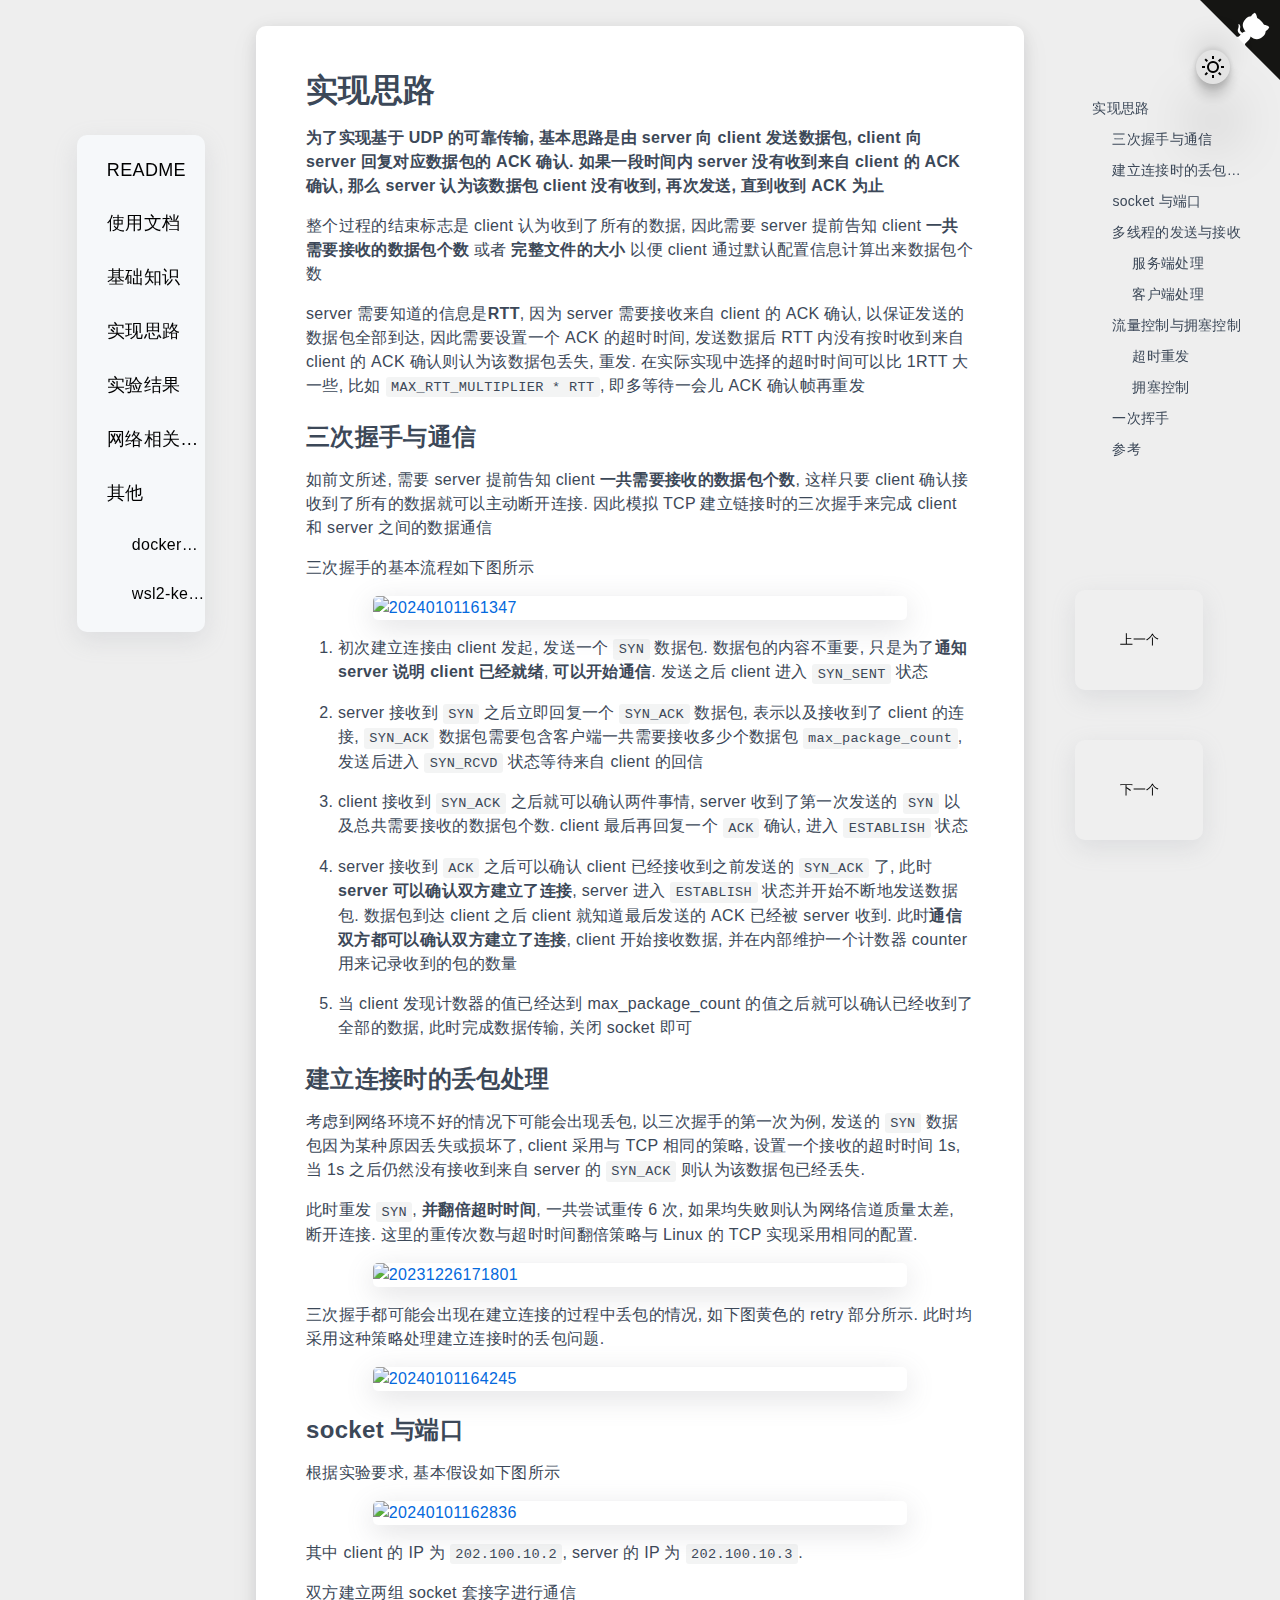
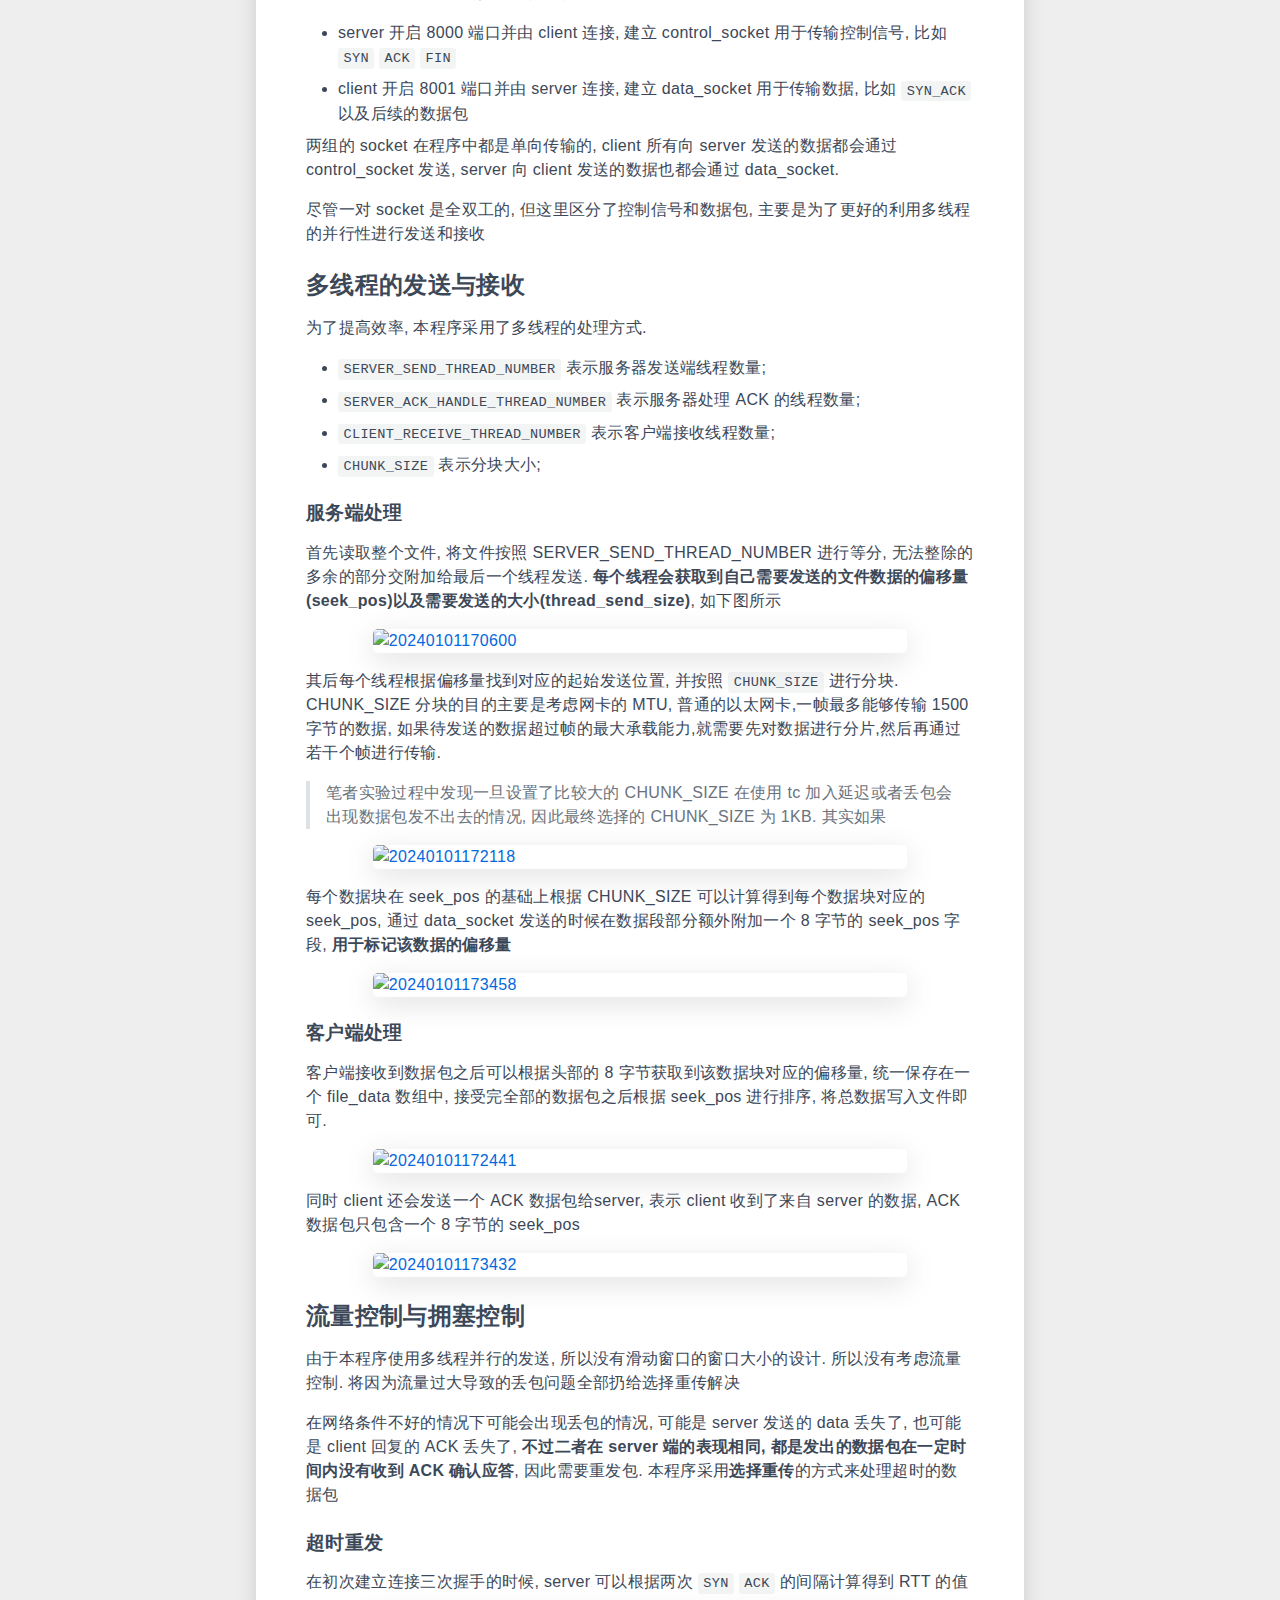
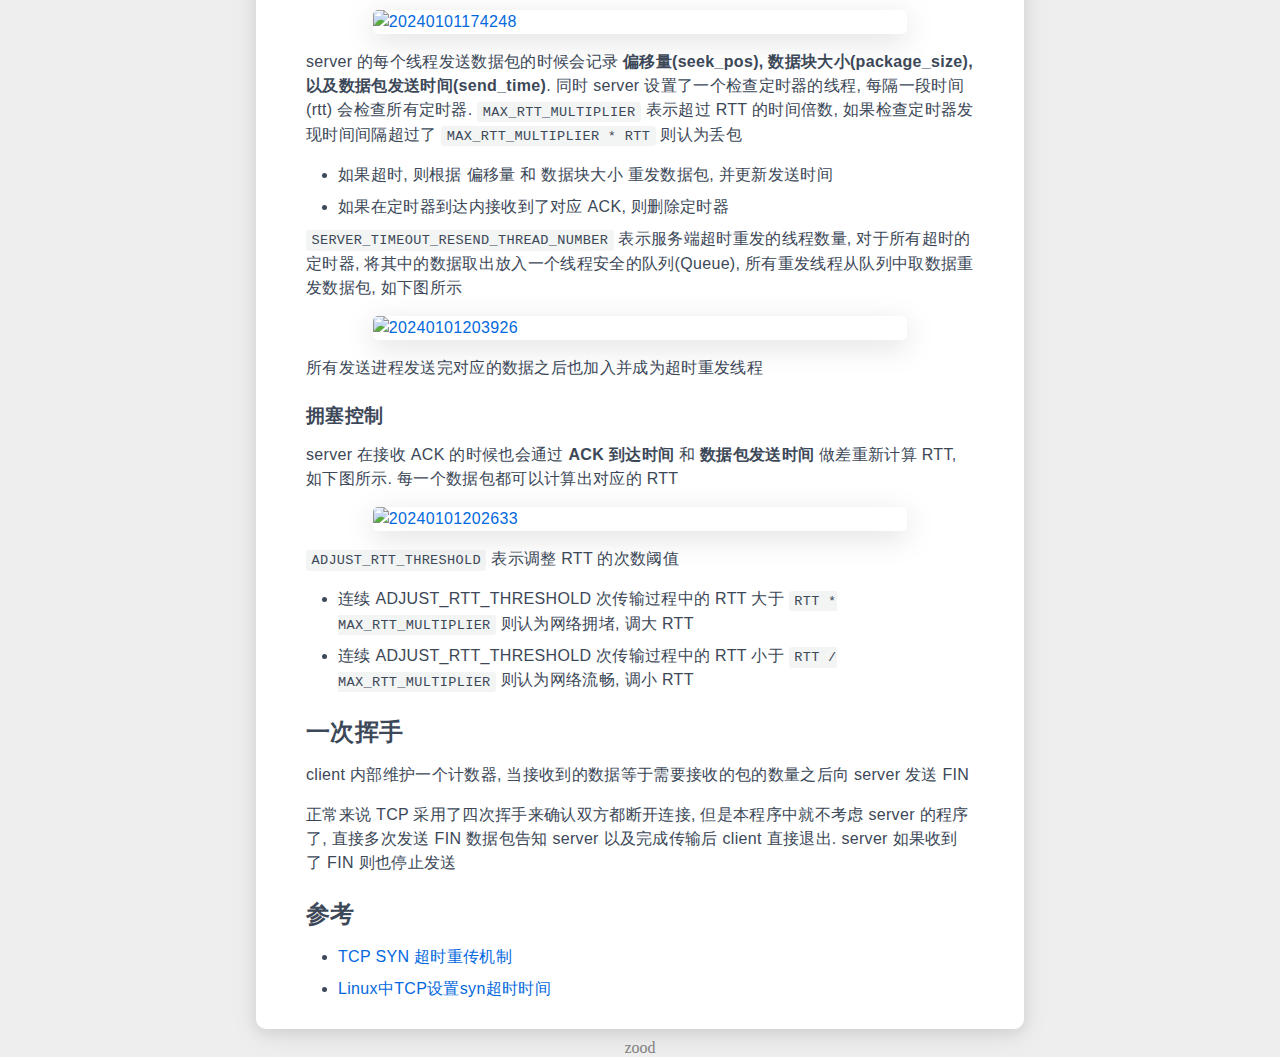
==== docs/articles/md-docs/实现思路/index.html @ e64011a5 "[docs] : experiment doc and upload release" ====
<!DOCTYPE html>
<html lang="en">

<head>
    <meta charset="UTF-8">
    <meta http-equiv="Content-Type" content="text/html; charset=utf-8" />
    <meta name="viewport" content="width=device-width, initial-scale=1.0">
    <title>
        Document
    </title>
    <link rel='stylesheet' href=../../../css/index.css />
    <link rel='stylesheet' href=../../../css/shell.css /><link rel='stylesheet' href=../../../css/txt.css />
    <link rel="icon" href="https://raw.githubusercontent.com/learner-lu/picbed/master/logo.png">
</head>

<body class="light">
    <a href="https://github.com/luzhixing12345/netlab" target="_blank" class="github-corner" aria-label="View source on GitHub"><svg width="80" height="80" viewBox="0 0 250 250" style="fill:#151513; color:#fff; position: absolute; top: 0; border: 0; right: 0;" aria-hidden="true"><path d="M0,0 L115,115 L130,115 L142,142 L250,250 L250,0 Z"></path><path d="M128.3,109.0 C113.8,99.7 119.0,89.6 119.0,89.6 C122.0,82.7 120.5,78.6 120.5,78.6 C119.2,72.0 123.4,76.3 123.4,76.3 C127.3,80.9 125.5,87.3 125.5,87.3 C122.9,97.6 130.6,101.9 134.4,103.2" fill="currentColor" style="transform-origin: 130px 106px;" class="octo-arm"></path><path d="M115.0,115.0 C114.9,115.1 118.7,116.5 119.8,115.4 L133.7,101.6 C136.9,99.2 139.9,98.4 142.2,98.6 C133.8,88.0 127.5,74.4 143.8,58.0 C148.5,53.4 154.0,51.2 159.7,51.0 C160.3,49.4 163.2,43.6 171.4,40.1 C171.4,40.1 176.1,42.5 178.8,56.2 C183.1,58.6 187.2,61.8 190.9,65.4 C194.5,69.0 197.7,73.2 200.1,77.6 C213.8,80.2 216.3,84.9 216.3,84.9 C212.7,93.1 206.9,96.0 205.4,96.6 C205.1,102.4 203.0,107.8 198.3,112.5 C181.9,128.9 168.3,122.5 157.7,114.1 C157.9,116.9 156.7,120.9 152.7,124.9 L141.0,136.5 C139.8,137.7 141.6,141.9 141.8,141.8 Z" fill="currentColor" class="octo-body"></path></svg></a><style>.github-corner:hover .octo-arm{animation:octocat-wave 560ms ease-in-out}@keyframes octocat-wave{0%,100%{transform:rotate(0)}20%,60%{transform:rotate(-25deg)}40%,80%{transform:rotate(10deg)}}@media (max-width:500px){.github-corner:hover .octo-arm{animation:none}.github-corner .octo-arm{animation:octocat-wave 560ms ease-in-out}}</style>
    <div class="header-navigator"><ul><li><a href="#h1-0">实现思路</a><ul><li><a href="#h2-1">三次握手与通信</a></li></ul><ul><li><a href="#h2-2">建立连接时的丢包处理</a></li></ul><ul><li><a href="#h2-3">socket 与端口</a></li></ul><ul><li><a href="#h2-4">多线程的发送与接收</a><ul><li><a href="#h3-5">服务端处理</a></li></ul><ul><li><a href="#h3-6">客户端处理</a></li></ul></li></ul><ul><li><a href="#h2-7">流量控制与拥塞控制</a><ul><li><a href="#h3-8">超时重发</a></li></ul><ul><li><a href="#h3-9">拥塞控制</a></li></ul></li></ul><ul><li><a href="#h2-10">一次挥手</a></li></ul><ul><li><a href="#h2-11">参考</a></li></ul></li></ul></div><div class='markdown-body'><h1 id="h1-0">实现思路</h1><p><b>为了实现基于 UDP 的可靠传输, 基本思路是由 server 向 client 发送数据包, client 向 server 回复对应数据包的 ACK 确认. 如果一段时间内 server 没有收到来自 client 的 ACK 确认, 那么 server 认为该数据包 client 没有收到, 再次发送, 直到收到 ACK 为止</b></p><p>整个过程的结束标志是 client 认为收到了所有的数据, 因此需要 server 提前告知 client <b>一共需要接收的数据包个数</b> 或者 <b>完整文件的大小</b> 以便 client 通过默认配置信息计算出来数据包个数</p><p>server 需要知道的信息是<b>RTT</b>, 因为 server 需要接收来自 client 的 ACK 确认, 以保证发送的数据包全部到达, 因此需要设置一个 ACK 的超时时间, 发送数据后 RTT 内没有按时收到来自 client 的 ACK 确认则认为该数据包丢失, 重发. 在实际实现中选择的超时时间可以比 1RTT 大一些, 比如 <code>MAX_RTT_MULTIPLIER * RTT</code>, 即多等待一会儿 ACK 确认帧再重发</p><h2 id="h2-1">三次握手与通信</h2><p>如前文所述, 需要 server 提前告知 client <b>一共需要接收的数据包个数</b>, 这样只要 client 确认接收到了所有的数据就可以主动断开连接. 因此模拟 TCP 建立链接时的三次握手来完成 client 和 server 之间的数据通信</p><p>三次握手的基本流程如下图所示</p><p><a data-lightbox="example-1" href="https://raw.githubusercontent.com/learner-lu/picbed/master/20240101161347.png"><img src="https://raw.githubusercontent.com/learner-lu/picbed/master/20240101161347.png" alt="20240101161347"></a></p><ol start="1"><li>初次建立连接由 client 发起, 发送一个 <code>SYN</code> 数据包. 数据包的内容不重要, 只是为了<b>通知 server 说明 client 已经就绪</b>, <b>可以开始通信</b>. 发送之后 client 进入 <code>SYN_SENT</code> 状态</li></ol><ol start="2"><li>server 接收到 <code>SYN</code> 之后立即回复一个 <code>SYN_ACK</code> 数据包, 表示以及接收到了 client 的连接, <code>SYN_ACK</code> 数据包需要包含客户端一共需要接收多少个数据包 <code>max_package_count</code>, 发送后进入 <code>SYN_RCVD</code> 状态等待来自 client 的回信</li></ol><ol start="3"><li>client 接收到 <code>SYN_ACK</code> 之后就可以确认两件事情, server 收到了第一次发送的 <code>SYN</code> 以及总共需要接收的数据包个数. client 最后再回复一个 <code>ACK</code> 确认, 进入 <code>ESTABLISH</code> 状态</li></ol><ol start="4"><li>server 接收到 <code>ACK</code> 之后可以确认 client 已经接收到之前发送的 <code>SYN_ACK</code> 了, 此时 <b>server 可以确认双方建立了连接</b>, server 进入 <code>ESTABLISH</code> 状态并开始不断地发送数据包. 数据包到达 client 之后 client 就知道最后发送的 ACK 已经被 server 收到. 此时<b>通信双方都可以确认双方建立了连接</b>, client 开始接收数据, 并在内部维护一个计数器 counter 用来记录收到的包的数量</li></ol><ol start="5"><li>当 client 发现计数器的值已经达到 max_package_count 的值之后就可以确认已经收到了全部的数据, 此时完成数据传输, 关闭 socket 即可</li></ol><h2 id="h2-2">建立连接时的丢包处理</h2><p>考虑到网络环境不好的情况下可能会出现丢包, 以三次握手的第一次为例, 发送的 <code>SYN</code> 数据包因为某种原因丢失或损坏了, client 采用与 TCP 相同的策略, 设置一个接收的超时时间 1s, 当 1s 之后仍然没有接收到来自 server 的 <code>SYN_ACK</code> 则认为该数据包已经丢失.</p><p>此时重发 <code>SYN</code>, <b>并翻倍超时时间</b>, 一共尝试重传 6 次, 如果均失败则认为网络信道质量太差, 断开连接. 这里的重传次数与超时时间翻倍策略与 Linux 的 TCP 实现采用相同的配置.</p><p><a data-lightbox="example-1" href="https://raw.githubusercontent.com/learner-lu/picbed/master/20231226171801.png"><img src="https://raw.githubusercontent.com/learner-lu/picbed/master/20231226171801.png" alt="20231226171801"></a></p><p>三次握手都可能会出现在建立连接的过程中丢包的情况, 如下图黄色的 retry 部分所示. 此时均采用这种策略处理建立连接时的丢包问题.</p><p><a data-lightbox="example-1" href="https://raw.githubusercontent.com/learner-lu/picbed/master/20240101164245.png"><img src="https://raw.githubusercontent.com/learner-lu/picbed/master/20240101164245.png" alt="20240101164245"></a></p><h2 id="h2-3">socket 与端口</h2><p>根据实验要求, 基本假设如下图所示</p><p><a data-lightbox="example-1" href="https://raw.githubusercontent.com/learner-lu/picbed/master/20240101162836.png"><img src="https://raw.githubusercontent.com/learner-lu/picbed/master/20240101162836.png" alt="20240101162836"></a></p><p>其中 client 的 IP 为 <code>202.100.10.2</code>, server 的 IP 为 <code>202.100.10.3</code>.</p><p>双方建立两组 socket 套接字进行通信</p><ul><li>server 开启 8000 端口并由 client 连接, 建立 control_socket 用于传输控制信号, 比如 <code>SYN</code> <code>ACK</code> <code>FIN</code></li></ul><ul><li>client 开启 8001 端口并由 server 连接, 建立 data_socket 用于传输数据, 比如 <code>SYN_ACK</code> 以及后续的数据包</li></ul><p>两组的 socket 在程序中都是单向传输的, client 所有向 server 发送的数据都会通过 control_socket 发送, server 向 client 发送的数据也都会通过 data_socket.</p><p>尽管一对 socket 是全双工的, 但这里区分了控制信号和数据包, 主要是为了更好的利用多线程的并行性进行发送和接收</p><h2 id="h2-4">多线程的发送与接收</h2><p>为了提高效率, 本程序采用了多线程的处理方式.</p><ul><li><code>SERVER_SEND_THREAD_NUMBER</code> 表示服务器发送端线程数量;</li></ul><ul><li><code>SERVER_ACK_HANDLE_THREAD_NUMBER</code> 表示服务器处理 ACK 的线程数量;</li></ul><ul><li><code>CLIENT_RECEIVE_THREAD_NUMBER</code> 表示客户端接收线程数量;</li></ul><ul><li><code>CHUNK_SIZE</code> 表示分块大小;</li></ul><h3 id="h3-5">服务端处理</h3><p>首先读取整个文件, 将文件按照 SERVER_SEND_THREAD_NUMBER 进行等分, 无法整除的多余的部分交附加给最后一个线程发送. <b>每个线程会获取到自己需要发送的文件数据的偏移量(seek_pos)以及需要发送的大小(thread_send_size)</b>, 如下图所示</p><p><a data-lightbox="example-1" href="https://raw.githubusercontent.com/learner-lu/picbed/master/20240101170600.png"><img src="https://raw.githubusercontent.com/learner-lu/picbed/master/20240101170600.png" alt="20240101170600"></a></p><p>其后每个线程根据偏移量找到对应的起始发送位置, 并按照 <code>CHUNK_SIZE</code> 进行分块. CHUNK_SIZE 分块的目的主要是考虑网卡的 MTU, 普通的以太网卡,一帧最多能够传输 1500 字节的数据, 如果待发送的数据超过帧的最大承载能力,就需要先对数据进行分片,然后再通过若干个帧进行传输.</p><blockquote><p>笔者实验过程中发现一旦设置了比较大的 CHUNK_SIZE 在使用 tc 加入延迟或者丢包会出现数据包发不出去的情况, 因此最终选择的 CHUNK_SIZE 为 1KB. 其实如果</p></blockquote><p><a data-lightbox="example-1" href="https://raw.githubusercontent.com/learner-lu/picbed/master/20240101172118.png"><img src="https://raw.githubusercontent.com/learner-lu/picbed/master/20240101172118.png" alt="20240101172118"></a></p><p>每个数据块在 seek_pos 的基础上根据 CHUNK_SIZE 可以计算得到每个数据块对应的 seek_pos, 通过 data_socket 发送的时候在数据段部分额外附加一个 8 字节的 seek_pos 字段, <b>用于标记该数据的偏移量</b></p><p><a data-lightbox="example-1" href="https://raw.githubusercontent.com/learner-lu/picbed/master/20240101173458.png"><img src="https://raw.githubusercontent.com/learner-lu/picbed/master/20240101173458.png" alt="20240101173458"></a></p><h3 id="h3-6">客户端处理</h3><p>客户端接收到数据包之后可以根据头部的 8 字节获取到该数据块对应的偏移量, 统一保存在一个 file_data 数组中, 接受完全部的数据包之后根据 seek_pos 进行排序, 将总数据写入文件即可.</p><p><a data-lightbox="example-1" href="https://raw.githubusercontent.com/learner-lu/picbed/master/20240101172441.png"><img src="https://raw.githubusercontent.com/learner-lu/picbed/master/20240101172441.png" alt="20240101172441"></a></p><p>同时 client 还会发送一个 ACK 数据包给server, 表示 client 收到了来自 server 的数据, ACK 数据包只包含一个 8 字节的 seek_pos</p><p><a data-lightbox="example-1" href="https://raw.githubusercontent.com/learner-lu/picbed/master/20240101173432.png"><img src="https://raw.githubusercontent.com/learner-lu/picbed/master/20240101173432.png" alt="20240101173432"></a></p><h2 id="h2-7">流量控制与拥塞控制</h2><p>由于本程序使用多线程并行的发送, 所以没有滑动窗口的窗口大小的设计. 所以没有考虑流量控制. 将因为流量过大导致的丢包问题全部扔给选择重传解决</p><p>在网络条件不好的情况下可能会出现丢包的情况, 可能是 server 发送的 data 丢失了, 也可能是 client 回复的 ACK 丢失了, <b>不过二者在 server 端的表现相同, 都是发出的数据包在一定时间内没有收到 ACK 确认应答</b>, 因此需要重发包. 本程序采用<b>选择重传</b>的方式来处理超时的数据包</p><h3 id="h3-8">超时重发</h3><p>在初次建立连接三次握手的时候, server 可以根据两次 <code>SYN</code> <code>ACK</code> 的间隔计算得到 RTT 的值</p><p><a data-lightbox="example-1" href="https://raw.githubusercontent.com/learner-lu/picbed/master/20240101174248.png"><img src="https://raw.githubusercontent.com/learner-lu/picbed/master/20240101174248.png" alt="20240101174248"></a></p><p>server 的每个线程发送数据包的时候会记录 <b>偏移量(seek_pos), 数据块大小(package_size), 以及数据包发送时间(send_time)</b>. 同时 server 设置了一个检查定时器的线程, 每隔一段时间 (rtt) 会检查所有定时器. <code>MAX_RTT_MULTIPLIER</code> 表示超过 RTT 的时间倍数, 如果检查定时器发现时间间隔超过了 <code>MAX_RTT_MULTIPLIER * RTT</code> 则认为丢包</p><ul><li>如果超时, 则根据 偏移量 和 数据块大小 重发数据包, 并更新发送时间</li></ul><ul><li>如果在定时器到达内接收到了对应 ACK, 则删除定时器</li></ul><p><code>SERVER_TIMEOUT_RESEND_THREAD_NUMBER</code> 表示服务端超时重发的线程数量, 对于所有超时的定时器, 将其中的数据取出放入一个线程安全的队列(Queue), 所有重发线程从队列中取数据重发数据包, 如下图所示</p><p><a data-lightbox="example-1" href="https://raw.githubusercontent.com/learner-lu/picbed/master/20240101203926.png"><img src="https://raw.githubusercontent.com/learner-lu/picbed/master/20240101203926.png" alt="20240101203926"></a></p><p>所有发送进程发送完对应的数据之后也加入并成为超时重发线程</p><h3 id="h3-9">拥塞控制</h3><p>server 在接收 ACK 的时候也会通过 <b>ACK 到达时间</b> 和 <b>数据包发送时间</b> 做差重新计算 RTT, 如下图所示. 每一个数据包都可以计算出对应的 RTT</p><p><a data-lightbox="example-1" href="https://raw.githubusercontent.com/learner-lu/picbed/master/20240101202633.png"><img src="https://raw.githubusercontent.com/learner-lu/picbed/master/20240101202633.png" alt="20240101202633"></a></p><p><code>ADJUST_RTT_THRESHOLD</code> 表示调整 RTT 的次数阈值</p><ul><li>连续 ADJUST_RTT_THRESHOLD 次传输过程中的 RTT 大于 <code>RTT * MAX_RTT_MULTIPLIER</code> 则认为网络拥堵, 调大 RTT</li></ul><ul><li>连续 ADJUST_RTT_THRESHOLD 次传输过程中的 RTT 小于 <code>RTT / MAX_RTT_MULTIPLIER</code> 则认为网络流畅, 调小 RTT</li></ul><h2 id="h2-10">一次挥手</h2><p>client 内部维护一个计数器, 当接收到的数据等于需要接收的包的数量之后向 server 发送 FIN</p><p>正常来说 TCP 采用了四次挥手来确认双方都断开连接, 但是本程序中就不考虑 server 的程序了, 直接多次发送 FIN 数据包告知 server 以及完成传输后 client 直接退出. server 如果收到了 FIN 则也停止发送</p><h2 id="h2-11">参考</h2><ul><li><a href="https://zhuanlan.zhihu.com/p/483856828" target="_blank">TCP SYN 超时重传机制</a></li></ul><ul><li><a href="https://www.jianshu.com/p/84edd4eecf20" target="_blank">Linux中TCP设置syn超时时间</a></li></ul></div>
    <div class="dir-tree"><ul><li><a href="../../md-docs/README" >README</a></li></ul><ul><li><a href="../../md-docs/使用文档" >使用文档</a></li></ul><ul><li><a href="../../md-docs/基础知识" >基础知识</a></li></ul><ul><li><a href="../../md-docs/实现思路" >实现思路</a></li></ul><ul><li><a href="../../md-docs/实验结果" >实验结果</a></li></ul><ul><li><a href="../../md-docs/网络相关工具的使用" >网络相关工具的使用</a></li></ul><ul><li><a href="../../其他/docker构建" >其他</a><ul><li><a href="../../其他/docker构建" >docker构建</a></li></ul><ul><li><a href="../../其他/wsl2-kernel" >wsl2-kernel</a></li></ul></li></ul></div>
    <div class="zood"><a class="" href="https://github.com/luzhixing12345/zood" target="_blank">zood</a></div>
    <script type="text/javascript" src="../../../js/next_front.js"></script><script>addLink("../../md-docs/基础知识","../../md-docs/实验结果","ab")</script><script type="text/javascript" src="../../../js/change_mode.js"></script><script>addChangeModeButton("../../../img/sun.png","../../../img/moon.png")</script><script type="text/javascript" src="../../../js/copy_code.js"></script><script>addCodeCopy("../../../img/before_copy.png","../../../img/after_copy.png")</script><script type="text/javascript" src="../../../js/navigator.js"></script><script type="text/javascript" src="../../../js/picture_preview.js"></script><script type="text/javascript" src="../../../js/global_js_configuration.js"></script>
</body>

</html>
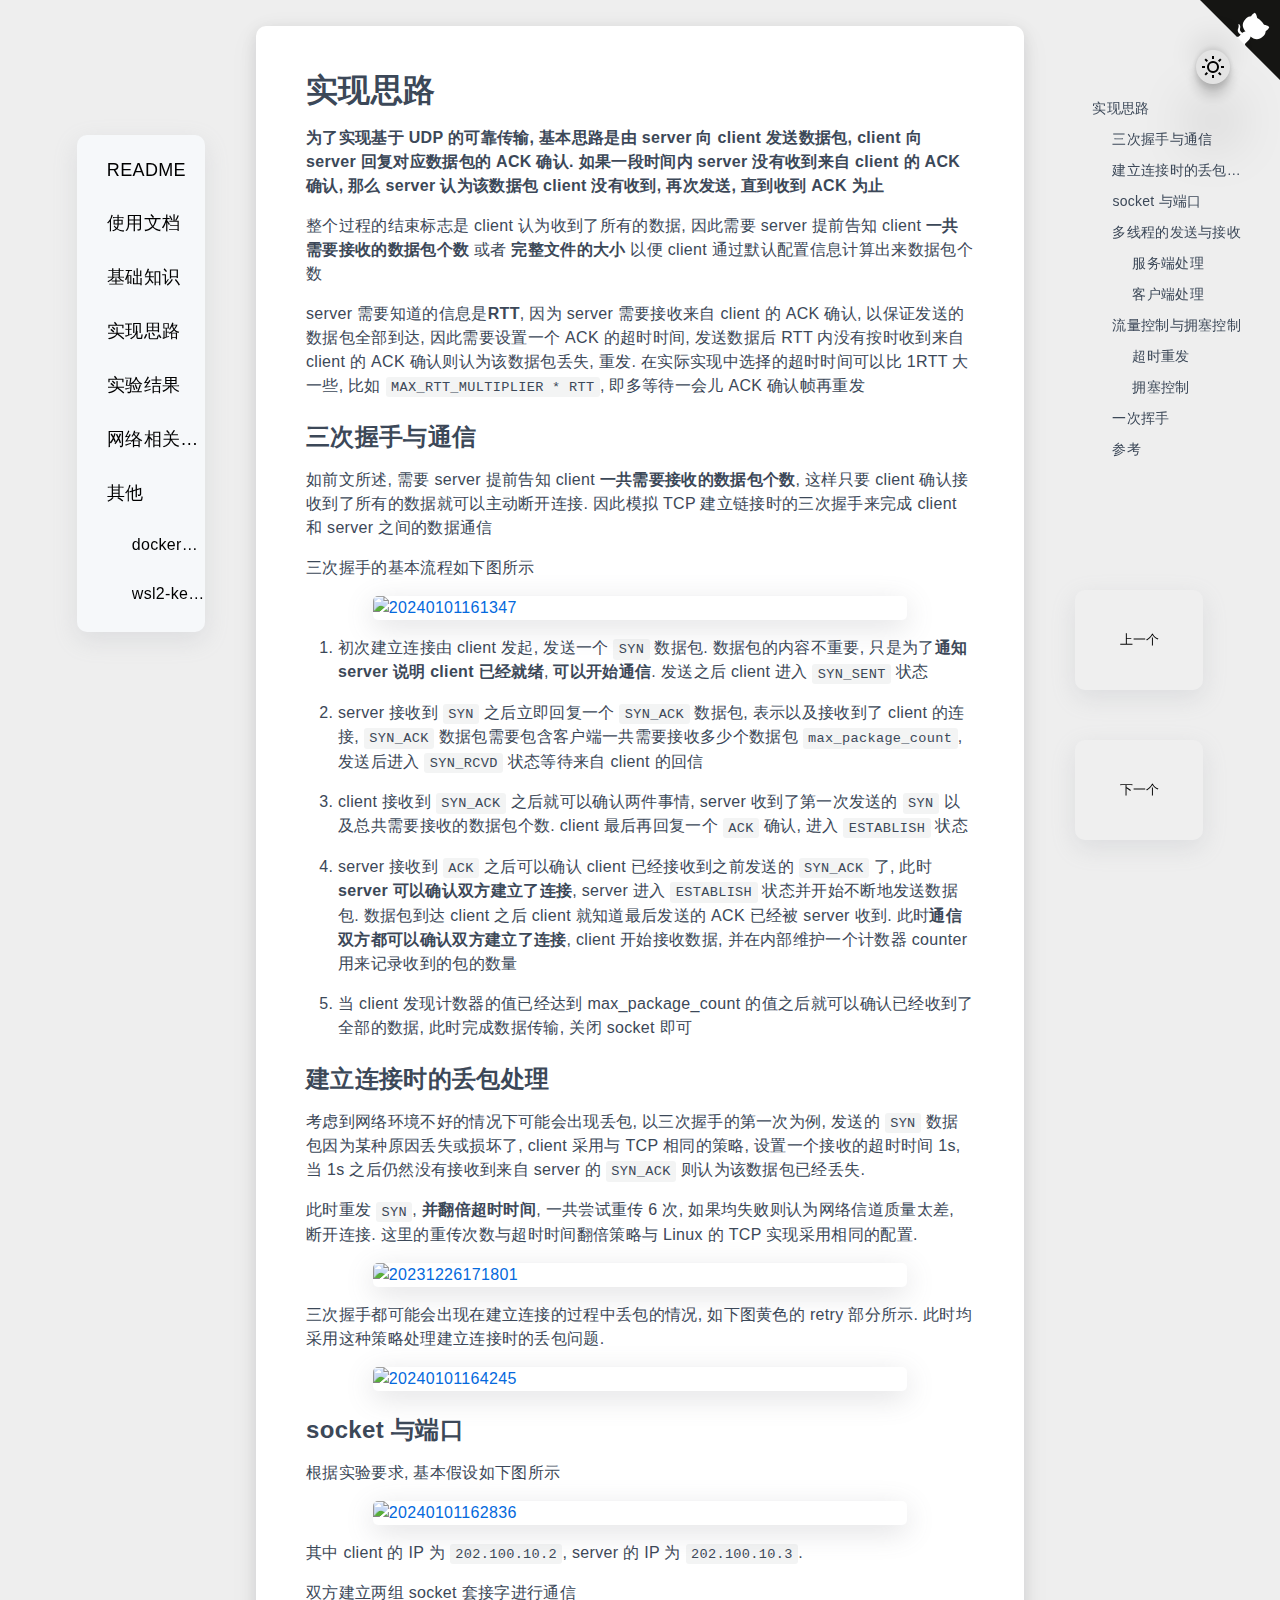
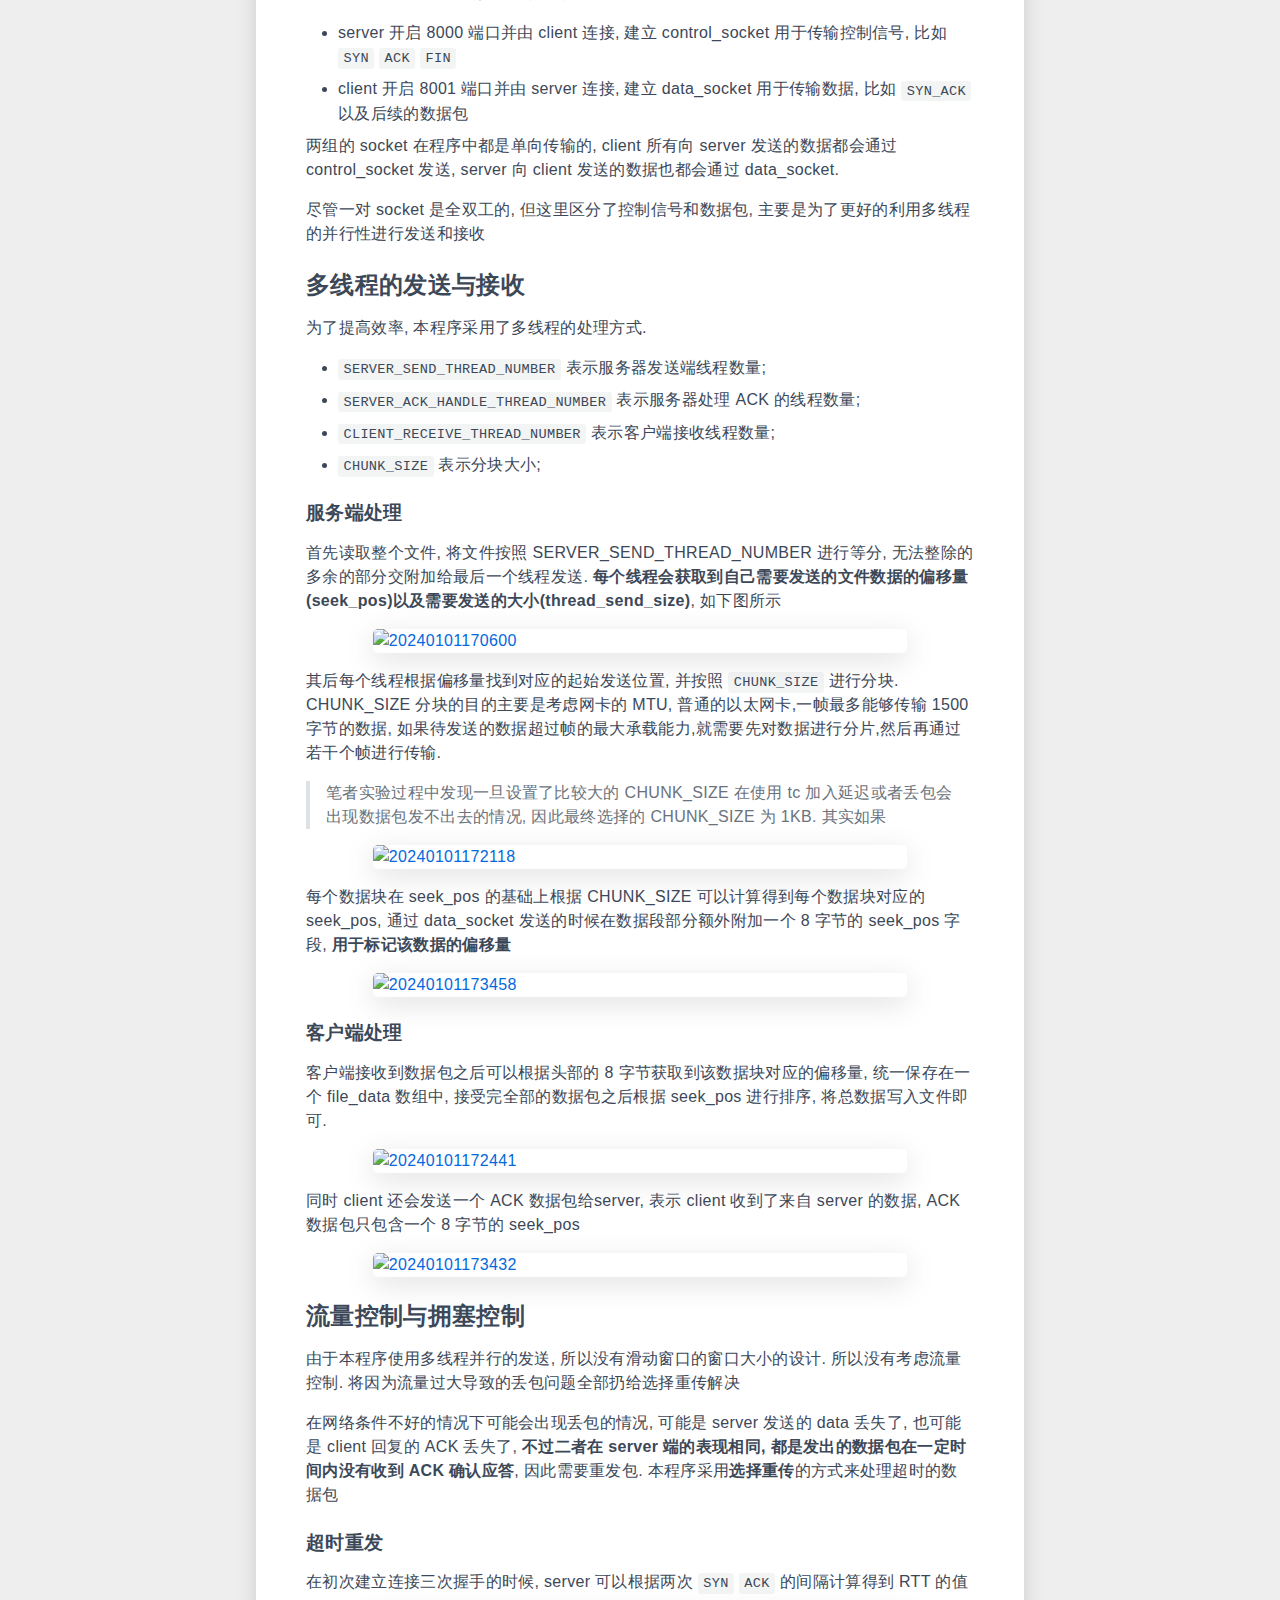
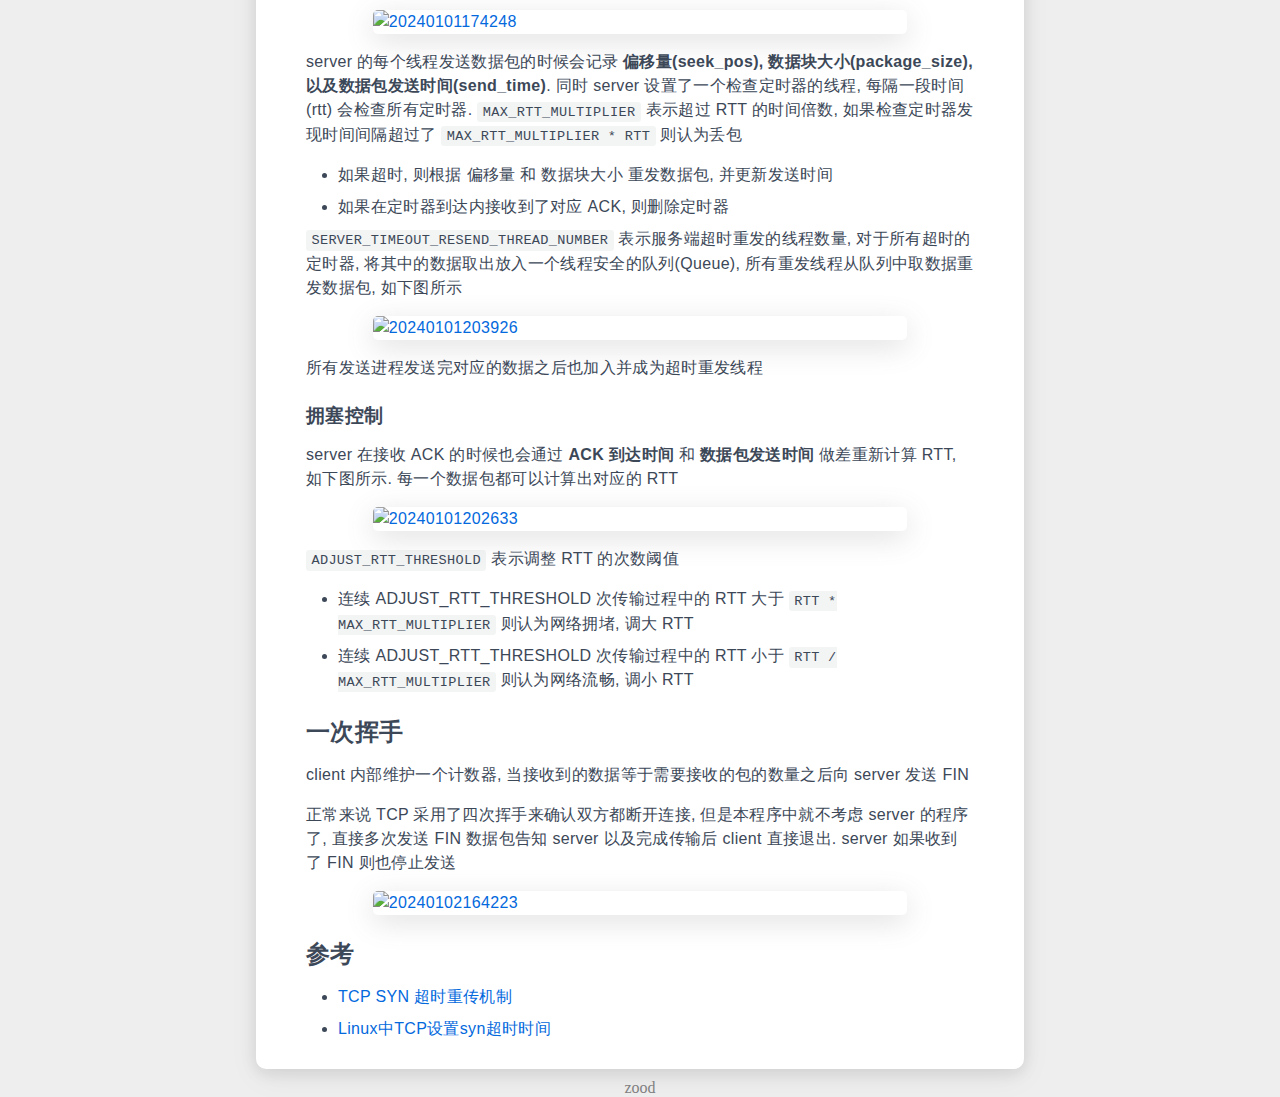
==== commit 28c74d26: "[docs] : update fin pic" ====
--- a/docs/articles/md-docs/实现思路/index.html
+++ b/docs/articles/md-docs/实现思路/index.html
@@ -15,7 +15,7 @@
 
 <body class="light">
     <a href="https://github.com/luzhixing12345/netlab" target="_blank" class="github-corner" aria-label="View source on GitHub"><svg width="80" height="80" viewBox="0 0 250 250" style="fill:#151513; color:#fff; position: absolute; top: 0; border: 0; right: 0;" aria-hidden="true"><path d="M0,0 L115,115 L130,115 L142,142 L250,250 L250,0 Z"></path><path d="M128.3,109.0 C113.8,99.7 119.0,89.6 119.0,89.6 C122.0,82.7 120.5,78.6 120.5,78.6 C119.2,72.0 123.4,76.3 123.4,76.3 C127.3,80.9 125.5,87.3 125.5,87.3 C122.9,97.6 130.6,101.9 134.4,103.2" fill="currentColor" style="transform-origin: 130px 106px;" class="octo-arm"></path><path d="M115.0,115.0 C114.9,115.1 118.7,116.5 119.8,115.4 L133.7,101.6 C136.9,99.2 139.9,98.4 142.2,98.6 C133.8,88.0 127.5,74.4 143.8,58.0 C148.5,53.4 154.0,51.2 159.7,51.0 C160.3,49.4 163.2,43.6 171.4,40.1 C171.4,40.1 176.1,42.5 178.8,56.2 C183.1,58.6 187.2,61.8 190.9,65.4 C194.5,69.0 197.7,73.2 200.1,77.6 C213.8,80.2 216.3,84.9 216.3,84.9 C212.7,93.1 206.9,96.0 205.4,96.6 C205.1,102.4 203.0,107.8 198.3,112.5 C181.9,128.9 168.3,122.5 157.7,114.1 C157.9,116.9 156.7,120.9 152.7,124.9 L141.0,136.5 C139.8,137.7 141.6,141.9 141.8,141.8 Z" fill="currentColor" class="octo-body"></path></svg></a><style>.github-corner:hover .octo-arm{animation:octocat-wave 560ms ease-in-out}@keyframes octocat-wave{0%,100%{transform:rotate(0)}20%,60%{transform:rotate(-25deg)}40%,80%{transform:rotate(10deg)}}@media (max-width:500px){.github-corner:hover .octo-arm{animation:none}.github-corner .octo-arm{animation:octocat-wave 560ms ease-in-out}}</style>
-    <div class="header-navigator"><ul><li><a href="#h1-0">实现思路</a><ul><li><a href="#h2-1">三次握手与通信</a></li></ul><ul><li><a href="#h2-2">建立连接时的丢包处理</a></li></ul><ul><li><a href="#h2-3">socket 与端口</a></li></ul><ul><li><a href="#h2-4">多线程的发送与接收</a><ul><li><a href="#h3-5">服务端处理</a></li></ul><ul><li><a href="#h3-6">客户端处理</a></li></ul></li></ul><ul><li><a href="#h2-7">流量控制与拥塞控制</a><ul><li><a href="#h3-8">超时重发</a></li></ul><ul><li><a href="#h3-9">拥塞控制</a></li></ul></li></ul><ul><li><a href="#h2-10">一次挥手</a></li></ul><ul><li><a href="#h2-11">参考</a></li></ul></li></ul></div><div class='markdown-body'><h1 id="h1-0">实现思路</h1><p><b>为了实现基于 UDP 的可靠传输, 基本思路是由 server 向 client 发送数据包, client 向 server 回复对应数据包的 ACK 确认. 如果一段时间内 server 没有收到来自 client 的 ACK 确认, 那么 server 认为该数据包 client 没有收到, 再次发送, 直到收到 ACK 为止</b></p><p>整个过程的结束标志是 client 认为收到了所有的数据, 因此需要 server 提前告知 client <b>一共需要接收的数据包个数</b> 或者 <b>完整文件的大小</b> 以便 client 通过默认配置信息计算出来数据包个数</p><p>server 需要知道的信息是<b>RTT</b>, 因为 server 需要接收来自 client 的 ACK 确认, 以保证发送的数据包全部到达, 因此需要设置一个 ACK 的超时时间, 发送数据后 RTT 内没有按时收到来自 client 的 ACK 确认则认为该数据包丢失, 重发. 在实际实现中选择的超时时间可以比 1RTT 大一些, 比如 <code>MAX_RTT_MULTIPLIER * RTT</code>, 即多等待一会儿 ACK 确认帧再重发</p><h2 id="h2-1">三次握手与通信</h2><p>如前文所述, 需要 server 提前告知 client <b>一共需要接收的数据包个数</b>, 这样只要 client 确认接收到了所有的数据就可以主动断开连接. 因此模拟 TCP 建立链接时的三次握手来完成 client 和 server 之间的数据通信</p><p>三次握手的基本流程如下图所示</p><p><a data-lightbox="example-1" href="https://raw.githubusercontent.com/learner-lu/picbed/master/20240101161347.png"><img src="https://raw.githubusercontent.com/learner-lu/picbed/master/20240101161347.png" alt="20240101161347"></a></p><ol start="1"><li>初次建立连接由 client 发起, 发送一个 <code>SYN</code> 数据包. 数据包的内容不重要, 只是为了<b>通知 server 说明 client 已经就绪</b>, <b>可以开始通信</b>. 发送之后 client 进入 <code>SYN_SENT</code> 状态</li></ol><ol start="2"><li>server 接收到 <code>SYN</code> 之后立即回复一个 <code>SYN_ACK</code> 数据包, 表示以及接收到了 client 的连接, <code>SYN_ACK</code> 数据包需要包含客户端一共需要接收多少个数据包 <code>max_package_count</code>, 发送后进入 <code>SYN_RCVD</code> 状态等待来自 client 的回信</li></ol><ol start="3"><li>client 接收到 <code>SYN_ACK</code> 之后就可以确认两件事情, server 收到了第一次发送的 <code>SYN</code> 以及总共需要接收的数据包个数. client 最后再回复一个 <code>ACK</code> 确认, 进入 <code>ESTABLISH</code> 状态</li></ol><ol start="4"><li>server 接收到 <code>ACK</code> 之后可以确认 client 已经接收到之前发送的 <code>SYN_ACK</code> 了, 此时 <b>server 可以确认双方建立了连接</b>, server 进入 <code>ESTABLISH</code> 状态并开始不断地发送数据包. 数据包到达 client 之后 client 就知道最后发送的 ACK 已经被 server 收到. 此时<b>通信双方都可以确认双方建立了连接</b>, client 开始接收数据, 并在内部维护一个计数器 counter 用来记录收到的包的数量</li></ol><ol start="5"><li>当 client 发现计数器的值已经达到 max_package_count 的值之后就可以确认已经收到了全部的数据, 此时完成数据传输, 关闭 socket 即可</li></ol><h2 id="h2-2">建立连接时的丢包处理</h2><p>考虑到网络环境不好的情况下可能会出现丢包, 以三次握手的第一次为例, 发送的 <code>SYN</code> 数据包因为某种原因丢失或损坏了, client 采用与 TCP 相同的策略, 设置一个接收的超时时间 1s, 当 1s 之后仍然没有接收到来自 server 的 <code>SYN_ACK</code> 则认为该数据包已经丢失.</p><p>此时重发 <code>SYN</code>, <b>并翻倍超时时间</b>, 一共尝试重传 6 次, 如果均失败则认为网络信道质量太差, 断开连接. 这里的重传次数与超时时间翻倍策略与 Linux 的 TCP 实现采用相同的配置.</p><p><a data-lightbox="example-1" href="https://raw.githubusercontent.com/learner-lu/picbed/master/20231226171801.png"><img src="https://raw.githubusercontent.com/learner-lu/picbed/master/20231226171801.png" alt="20231226171801"></a></p><p>三次握手都可能会出现在建立连接的过程中丢包的情况, 如下图黄色的 retry 部分所示. 此时均采用这种策略处理建立连接时的丢包问题.</p><p><a data-lightbox="example-1" href="https://raw.githubusercontent.com/learner-lu/picbed/master/20240101164245.png"><img src="https://raw.githubusercontent.com/learner-lu/picbed/master/20240101164245.png" alt="20240101164245"></a></p><h2 id="h2-3">socket 与端口</h2><p>根据实验要求, 基本假设如下图所示</p><p><a data-lightbox="example-1" href="https://raw.githubusercontent.com/learner-lu/picbed/master/20240101162836.png"><img src="https://raw.githubusercontent.com/learner-lu/picbed/master/20240101162836.png" alt="20240101162836"></a></p><p>其中 client 的 IP 为 <code>202.100.10.2</code>, server 的 IP 为 <code>202.100.10.3</code>.</p><p>双方建立两组 socket 套接字进行通信</p><ul><li>server 开启 8000 端口并由 client 连接, 建立 control_socket 用于传输控制信号, 比如 <code>SYN</code> <code>ACK</code> <code>FIN</code></li></ul><ul><li>client 开启 8001 端口并由 server 连接, 建立 data_socket 用于传输数据, 比如 <code>SYN_ACK</code> 以及后续的数据包</li></ul><p>两组的 socket 在程序中都是单向传输的, client 所有向 server 发送的数据都会通过 control_socket 发送, server 向 client 发送的数据也都会通过 data_socket.</p><p>尽管一对 socket 是全双工的, 但这里区分了控制信号和数据包, 主要是为了更好的利用多线程的并行性进行发送和接收</p><h2 id="h2-4">多线程的发送与接收</h2><p>为了提高效率, 本程序采用了多线程的处理方式.</p><ul><li><code>SERVER_SEND_THREAD_NUMBER</code> 表示服务器发送端线程数量;</li></ul><ul><li><code>SERVER_ACK_HANDLE_THREAD_NUMBER</code> 表示服务器处理 ACK 的线程数量;</li></ul><ul><li><code>CLIENT_RECEIVE_THREAD_NUMBER</code> 表示客户端接收线程数量;</li></ul><ul><li><code>CHUNK_SIZE</code> 表示分块大小;</li></ul><h3 id="h3-5">服务端处理</h3><p>首先读取整个文件, 将文件按照 SERVER_SEND_THREAD_NUMBER 进行等分, 无法整除的多余的部分交附加给最后一个线程发送. <b>每个线程会获取到自己需要发送的文件数据的偏移量(seek_pos)以及需要发送的大小(thread_send_size)</b>, 如下图所示</p><p><a data-lightbox="example-1" href="https://raw.githubusercontent.com/learner-lu/picbed/master/20240101170600.png"><img src="https://raw.githubusercontent.com/learner-lu/picbed/master/20240101170600.png" alt="20240101170600"></a></p><p>其后每个线程根据偏移量找到对应的起始发送位置, 并按照 <code>CHUNK_SIZE</code> 进行分块. CHUNK_SIZE 分块的目的主要是考虑网卡的 MTU, 普通的以太网卡,一帧最多能够传输 1500 字节的数据, 如果待发送的数据超过帧的最大承载能力,就需要先对数据进行分片,然后再通过若干个帧进行传输.</p><blockquote><p>笔者实验过程中发现一旦设置了比较大的 CHUNK_SIZE 在使用 tc 加入延迟或者丢包会出现数据包发不出去的情况, 因此最终选择的 CHUNK_SIZE 为 1KB. 其实如果</p></blockquote><p><a data-lightbox="example-1" href="https://raw.githubusercontent.com/learner-lu/picbed/master/20240101172118.png"><img src="https://raw.githubusercontent.com/learner-lu/picbed/master/20240101172118.png" alt="20240101172118"></a></p><p>每个数据块在 seek_pos 的基础上根据 CHUNK_SIZE 可以计算得到每个数据块对应的 seek_pos, 通过 data_socket 发送的时候在数据段部分额外附加一个 8 字节的 seek_pos 字段, <b>用于标记该数据的偏移量</b></p><p><a data-lightbox="example-1" href="https://raw.githubusercontent.com/learner-lu/picbed/master/20240101173458.png"><img src="https://raw.githubusercontent.com/learner-lu/picbed/master/20240101173458.png" alt="20240101173458"></a></p><h3 id="h3-6">客户端处理</h3><p>客户端接收到数据包之后可以根据头部的 8 字节获取到该数据块对应的偏移量, 统一保存在一个 file_data 数组中, 接受完全部的数据包之后根据 seek_pos 进行排序, 将总数据写入文件即可.</p><p><a data-lightbox="example-1" href="https://raw.githubusercontent.com/learner-lu/picbed/master/20240101172441.png"><img src="https://raw.githubusercontent.com/learner-lu/picbed/master/20240101172441.png" alt="20240101172441"></a></p><p>同时 client 还会发送一个 ACK 数据包给server, 表示 client 收到了来自 server 的数据, ACK 数据包只包含一个 8 字节的 seek_pos</p><p><a data-lightbox="example-1" href="https://raw.githubusercontent.com/learner-lu/picbed/master/20240101173432.png"><img src="https://raw.githubusercontent.com/learner-lu/picbed/master/20240101173432.png" alt="20240101173432"></a></p><h2 id="h2-7">流量控制与拥塞控制</h2><p>由于本程序使用多线程并行的发送, 所以没有滑动窗口的窗口大小的设计. 所以没有考虑流量控制. 将因为流量过大导致的丢包问题全部扔给选择重传解决</p><p>在网络条件不好的情况下可能会出现丢包的情况, 可能是 server 发送的 data 丢失了, 也可能是 client 回复的 ACK 丢失了, <b>不过二者在 server 端的表现相同, 都是发出的数据包在一定时间内没有收到 ACK 确认应答</b>, 因此需要重发包. 本程序采用<b>选择重传</b>的方式来处理超时的数据包</p><h3 id="h3-8">超时重发</h3><p>在初次建立连接三次握手的时候, server 可以根据两次 <code>SYN</code> <code>ACK</code> 的间隔计算得到 RTT 的值</p><p><a data-lightbox="example-1" href="https://raw.githubusercontent.com/learner-lu/picbed/master/20240101174248.png"><img src="https://raw.githubusercontent.com/learner-lu/picbed/master/20240101174248.png" alt="20240101174248"></a></p><p>server 的每个线程发送数据包的时候会记录 <b>偏移量(seek_pos), 数据块大小(package_size), 以及数据包发送时间(send_time)</b>. 同时 server 设置了一个检查定时器的线程, 每隔一段时间 (rtt) 会检查所有定时器. <code>MAX_RTT_MULTIPLIER</code> 表示超过 RTT 的时间倍数, 如果检查定时器发现时间间隔超过了 <code>MAX_RTT_MULTIPLIER * RTT</code> 则认为丢包</p><ul><li>如果超时, 则根据 偏移量 和 数据块大小 重发数据包, 并更新发送时间</li></ul><ul><li>如果在定时器到达内接收到了对应 ACK, 则删除定时器</li></ul><p><code>SERVER_TIMEOUT_RESEND_THREAD_NUMBER</code> 表示服务端超时重发的线程数量, 对于所有超时的定时器, 将其中的数据取出放入一个线程安全的队列(Queue), 所有重发线程从队列中取数据重发数据包, 如下图所示</p><p><a data-lightbox="example-1" href="https://raw.githubusercontent.com/learner-lu/picbed/master/20240101203926.png"><img src="https://raw.githubusercontent.com/learner-lu/picbed/master/20240101203926.png" alt="20240101203926"></a></p><p>所有发送进程发送完对应的数据之后也加入并成为超时重发线程</p><h3 id="h3-9">拥塞控制</h3><p>server 在接收 ACK 的时候也会通过 <b>ACK 到达时间</b> 和 <b>数据包发送时间</b> 做差重新计算 RTT, 如下图所示. 每一个数据包都可以计算出对应的 RTT</p><p><a data-lightbox="example-1" href="https://raw.githubusercontent.com/learner-lu/picbed/master/20240101202633.png"><img src="https://raw.githubusercontent.com/learner-lu/picbed/master/20240101202633.png" alt="20240101202633"></a></p><p><code>ADJUST_RTT_THRESHOLD</code> 表示调整 RTT 的次数阈值</p><ul><li>连续 ADJUST_RTT_THRESHOLD 次传输过程中的 RTT 大于 <code>RTT * MAX_RTT_MULTIPLIER</code> 则认为网络拥堵, 调大 RTT</li></ul><ul><li>连续 ADJUST_RTT_THRESHOLD 次传输过程中的 RTT 小于 <code>RTT / MAX_RTT_MULTIPLIER</code> 则认为网络流畅, 调小 RTT</li></ul><h2 id="h2-10">一次挥手</h2><p>client 内部维护一个计数器, 当接收到的数据等于需要接收的包的数量之后向 server 发送 FIN</p><p>正常来说 TCP 采用了四次挥手来确认双方都断开连接, 但是本程序中就不考虑 server 的程序了, 直接多次发送 FIN 数据包告知 server 以及完成传输后 client 直接退出. server 如果收到了 FIN 则也停止发送</p><h2 id="h2-11">参考</h2><ul><li><a href="https://zhuanlan.zhihu.com/p/483856828" target="_blank">TCP SYN 超时重传机制</a></li></ul><ul><li><a href="https://www.jianshu.com/p/84edd4eecf20" target="_blank">Linux中TCP设置syn超时时间</a></li></ul></div>
+    <div class="header-navigator"><ul><li><a href="#h1-0">实现思路</a><ul><li><a href="#h2-1">三次握手与通信</a></li></ul><ul><li><a href="#h2-2">建立连接时的丢包处理</a></li></ul><ul><li><a href="#h2-3">socket 与端口</a></li></ul><ul><li><a href="#h2-4">多线程的发送与接收</a><ul><li><a href="#h3-5">服务端处理</a></li></ul><ul><li><a href="#h3-6">客户端处理</a></li></ul></li></ul><ul><li><a href="#h2-7">流量控制与拥塞控制</a><ul><li><a href="#h3-8">超时重发</a></li></ul><ul><li><a href="#h3-9">拥塞控制</a></li></ul></li></ul><ul><li><a href="#h2-10">一次挥手</a></li></ul><ul><li><a href="#h2-11">参考</a></li></ul></li></ul></div><div class='markdown-body'><h1 id="h1-0">实现思路</h1><p><b>为了实现基于 UDP 的可靠传输, 基本思路是由 server 向 client 发送数据包, client 向 server 回复对应数据包的 ACK 确认. 如果一段时间内 server 没有收到来自 client 的 ACK 确认, 那么 server 认为该数据包 client 没有收到, 再次发送, 直到收到 ACK 为止</b></p><p>整个过程的结束标志是 client 认为收到了所有的数据, 因此需要 server 提前告知 client <b>一共需要接收的数据包个数</b> 或者 <b>完整文件的大小</b> 以便 client 通过默认配置信息计算出来数据包个数</p><p>server 需要知道的信息是<b>RTT</b>, 因为 server 需要接收来自 client 的 ACK 确认, 以保证发送的数据包全部到达, 因此需要设置一个 ACK 的超时时间, 发送数据后 RTT 内没有按时收到来自 client 的 ACK 确认则认为该数据包丢失, 重发. 在实际实现中选择的超时时间可以比 1RTT 大一些, 比如 <code>MAX_RTT_MULTIPLIER * RTT</code>, 即多等待一会儿 ACK 确认帧再重发</p><h2 id="h2-1">三次握手与通信</h2><p>如前文所述, 需要 server 提前告知 client <b>一共需要接收的数据包个数</b>, 这样只要 client 确认接收到了所有的数据就可以主动断开连接. 因此模拟 TCP 建立链接时的三次握手来完成 client 和 server 之间的数据通信</p><p>三次握手的基本流程如下图所示</p><p><a data-lightbox="example-1" href="https://raw.githubusercontent.com/learner-lu/picbed/master/20240101161347.png"><img src="https://raw.githubusercontent.com/learner-lu/picbed/master/20240101161347.png" alt="20240101161347"></a></p><ol start="1"><li>初次建立连接由 client 发起, 发送一个 <code>SYN</code> 数据包. 数据包的内容不重要, 只是为了<b>通知 server 说明 client 已经就绪</b>, <b>可以开始通信</b>. 发送之后 client 进入 <code>SYN_SENT</code> 状态</li></ol><ol start="2"><li>server 接收到 <code>SYN</code> 之后立即回复一个 <code>SYN_ACK</code> 数据包, 表示以及接收到了 client 的连接, <code>SYN_ACK</code> 数据包需要包含客户端一共需要接收多少个数据包 <code>max_package_count</code>, 发送后进入 <code>SYN_RCVD</code> 状态等待来自 client 的回信</li></ol><ol start="3"><li>client 接收到 <code>SYN_ACK</code> 之后就可以确认两件事情, server 收到了第一次发送的 <code>SYN</code> 以及总共需要接收的数据包个数. client 最后再回复一个 <code>ACK</code> 确认, 进入 <code>ESTABLISH</code> 状态</li></ol><ol start="4"><li>server 接收到 <code>ACK</code> 之后可以确认 client 已经接收到之前发送的 <code>SYN_ACK</code> 了, 此时 <b>server 可以确认双方建立了连接</b>, server 进入 <code>ESTABLISH</code> 状态并开始不断地发送数据包. 数据包到达 client 之后 client 就知道最后发送的 ACK 已经被 server 收到. 此时<b>通信双方都可以确认双方建立了连接</b>, client 开始接收数据, 并在内部维护一个计数器 counter 用来记录收到的包的数量</li></ol><ol start="5"><li>当 client 发现计数器的值已经达到 max_package_count 的值之后就可以确认已经收到了全部的数据, 此时完成数据传输, 关闭 socket 即可</li></ol><h2 id="h2-2">建立连接时的丢包处理</h2><p>考虑到网络环境不好的情况下可能会出现丢包, 以三次握手的第一次为例, 发送的 <code>SYN</code> 数据包因为某种原因丢失或损坏了, client 采用与 TCP 相同的策略, 设置一个接收的超时时间 1s, 当 1s 之后仍然没有接收到来自 server 的 <code>SYN_ACK</code> 则认为该数据包已经丢失.</p><p>此时重发 <code>SYN</code>, <b>并翻倍超时时间</b>, 一共尝试重传 6 次, 如果均失败则认为网络信道质量太差, 断开连接. 这里的重传次数与超时时间翻倍策略与 Linux 的 TCP 实现采用相同的配置.</p><p><a data-lightbox="example-1" href="https://raw.githubusercontent.com/learner-lu/picbed/master/20231226171801.png"><img src="https://raw.githubusercontent.com/learner-lu/picbed/master/20231226171801.png" alt="20231226171801"></a></p><p>三次握手都可能会出现在建立连接的过程中丢包的情况, 如下图黄色的 retry 部分所示. 此时均采用这种策略处理建立连接时的丢包问题.</p><p><a data-lightbox="example-1" href="https://raw.githubusercontent.com/learner-lu/picbed/master/20240101164245.png"><img src="https://raw.githubusercontent.com/learner-lu/picbed/master/20240101164245.png" alt="20240101164245"></a></p><h2 id="h2-3">socket 与端口</h2><p>根据实验要求, 基本假设如下图所示</p><p><a data-lightbox="example-1" href="https://raw.githubusercontent.com/learner-lu/picbed/master/20240101162836.png"><img src="https://raw.githubusercontent.com/learner-lu/picbed/master/20240101162836.png" alt="20240101162836"></a></p><p>其中 client 的 IP 为 <code>202.100.10.2</code>, server 的 IP 为 <code>202.100.10.3</code>.</p><p>双方建立两组 socket 套接字进行通信</p><ul><li>server 开启 8000 端口并由 client 连接, 建立 control_socket 用于传输控制信号, 比如 <code>SYN</code> <code>ACK</code> <code>FIN</code></li></ul><ul><li>client 开启 8001 端口并由 server 连接, 建立 data_socket 用于传输数据, 比如 <code>SYN_ACK</code> 以及后续的数据包</li></ul><p>两组的 socket 在程序中都是单向传输的, client 所有向 server 发送的数据都会通过 control_socket 发送, server 向 client 发送的数据也都会通过 data_socket.</p><p>尽管一对 socket 是全双工的, 但这里区分了控制信号和数据包, 主要是为了更好的利用多线程的并行性进行发送和接收</p><h2 id="h2-4">多线程的发送与接收</h2><p>为了提高效率, 本程序采用了多线程的处理方式.</p><ul><li><code>SERVER_SEND_THREAD_NUMBER</code> 表示服务器发送端线程数量;</li></ul><ul><li><code>SERVER_ACK_HANDLE_THREAD_NUMBER</code> 表示服务器处理 ACK 的线程数量;</li></ul><ul><li><code>CLIENT_RECEIVE_THREAD_NUMBER</code> 表示客户端接收线程数量;</li></ul><ul><li><code>CHUNK_SIZE</code> 表示分块大小;</li></ul><h3 id="h3-5">服务端处理</h3><p>首先读取整个文件, 将文件按照 SERVER_SEND_THREAD_NUMBER 进行等分, 无法整除的多余的部分交附加给最后一个线程发送. <b>每个线程会获取到自己需要发送的文件数据的偏移量(seek_pos)以及需要发送的大小(thread_send_size)</b>, 如下图所示</p><p><a data-lightbox="example-1" href="https://raw.githubusercontent.com/learner-lu/picbed/master/20240101170600.png"><img src="https://raw.githubusercontent.com/learner-lu/picbed/master/20240101170600.png" alt="20240101170600"></a></p><p>其后每个线程根据偏移量找到对应的起始发送位置, 并按照 <code>CHUNK_SIZE</code> 进行分块. CHUNK_SIZE 分块的目的主要是考虑网卡的 MTU, 普通的以太网卡,一帧最多能够传输 1500 字节的数据, 如果待发送的数据超过帧的最大承载能力,就需要先对数据进行分片,然后再通过若干个帧进行传输.</p><blockquote><p>笔者实验过程中发现一旦设置了比较大的 CHUNK_SIZE 在使用 tc 加入延迟或者丢包会出现数据包发不出去的情况, 因此最终选择的 CHUNK_SIZE 为 1KB. 其实如果</p></blockquote><p><a data-lightbox="example-1" href="https://raw.githubusercontent.com/learner-lu/picbed/master/20240101172118.png"><img src="https://raw.githubusercontent.com/learner-lu/picbed/master/20240101172118.png" alt="20240101172118"></a></p><p>每个数据块在 seek_pos 的基础上根据 CHUNK_SIZE 可以计算得到每个数据块对应的 seek_pos, 通过 data_socket 发送的时候在数据段部分额外附加一个 8 字节的 seek_pos 字段, <b>用于标记该数据的偏移量</b></p><p><a data-lightbox="example-1" href="https://raw.githubusercontent.com/learner-lu/picbed/master/20240101173458.png"><img src="https://raw.githubusercontent.com/learner-lu/picbed/master/20240101173458.png" alt="20240101173458"></a></p><h3 id="h3-6">客户端处理</h3><p>客户端接收到数据包之后可以根据头部的 8 字节获取到该数据块对应的偏移量, 统一保存在一个 file_data 数组中, 接受完全部的数据包之后根据 seek_pos 进行排序, 将总数据写入文件即可.</p><p><a data-lightbox="example-1" href="https://raw.githubusercontent.com/learner-lu/picbed/master/20240101172441.png"><img src="https://raw.githubusercontent.com/learner-lu/picbed/master/20240101172441.png" alt="20240101172441"></a></p><p>同时 client 还会发送一个 ACK 数据包给server, 表示 client 收到了来自 server 的数据, ACK 数据包只包含一个 8 字节的 seek_pos</p><p><a data-lightbox="example-1" href="https://raw.githubusercontent.com/learner-lu/picbed/master/20240101173432.png"><img src="https://raw.githubusercontent.com/learner-lu/picbed/master/20240101173432.png" alt="20240101173432"></a></p><h2 id="h2-7">流量控制与拥塞控制</h2><p>由于本程序使用多线程并行的发送, 所以没有滑动窗口的窗口大小的设计. 所以没有考虑流量控制. 将因为流量过大导致的丢包问题全部扔给选择重传解决</p><p>在网络条件不好的情况下可能会出现丢包的情况, 可能是 server 发送的 data 丢失了, 也可能是 client 回复的 ACK 丢失了, <b>不过二者在 server 端的表现相同, 都是发出的数据包在一定时间内没有收到 ACK 确认应答</b>, 因此需要重发包. 本程序采用<b>选择重传</b>的方式来处理超时的数据包</p><h3 id="h3-8">超时重发</h3><p>在初次建立连接三次握手的时候, server 可以根据两次 <code>SYN</code> <code>ACK</code> 的间隔计算得到 RTT 的值</p><p><a data-lightbox="example-1" href="https://raw.githubusercontent.com/learner-lu/picbed/master/20240101174248.png"><img src="https://raw.githubusercontent.com/learner-lu/picbed/master/20240101174248.png" alt="20240101174248"></a></p><p>server 的每个线程发送数据包的时候会记录 <b>偏移量(seek_pos), 数据块大小(package_size), 以及数据包发送时间(send_time)</b>. 同时 server 设置了一个检查定时器的线程, 每隔一段时间 (rtt) 会检查所有定时器. <code>MAX_RTT_MULTIPLIER</code> 表示超过 RTT 的时间倍数, 如果检查定时器发现时间间隔超过了 <code>MAX_RTT_MULTIPLIER * RTT</code> 则认为丢包</p><ul><li>如果超时, 则根据 偏移量 和 数据块大小 重发数据包, 并更新发送时间</li></ul><ul><li>如果在定时器到达内接收到了对应 ACK, 则删除定时器</li></ul><p><code>SERVER_TIMEOUT_RESEND_THREAD_NUMBER</code> 表示服务端超时重发的线程数量, 对于所有超时的定时器, 将其中的数据取出放入一个线程安全的队列(Queue), 所有重发线程从队列中取数据重发数据包, 如下图所示</p><p><a data-lightbox="example-1" href="https://raw.githubusercontent.com/learner-lu/picbed/master/20240101203926.png"><img src="https://raw.githubusercontent.com/learner-lu/picbed/master/20240101203926.png" alt="20240101203926"></a></p><p>所有发送进程发送完对应的数据之后也加入并成为超时重发线程</p><h3 id="h3-9">拥塞控制</h3><p>server 在接收 ACK 的时候也会通过 <b>ACK 到达时间</b> 和 <b>数据包发送时间</b> 做差重新计算 RTT, 如下图所示. 每一个数据包都可以计算出对应的 RTT</p><p><a data-lightbox="example-1" href="https://raw.githubusercontent.com/learner-lu/picbed/master/20240101202633.png"><img src="https://raw.githubusercontent.com/learner-lu/picbed/master/20240101202633.png" alt="20240101202633"></a></p><p><code>ADJUST_RTT_THRESHOLD</code> 表示调整 RTT 的次数阈值</p><ul><li>连续 ADJUST_RTT_THRESHOLD 次传输过程中的 RTT 大于 <code>RTT * MAX_RTT_MULTIPLIER</code> 则认为网络拥堵, 调大 RTT</li></ul><ul><li>连续 ADJUST_RTT_THRESHOLD 次传输过程中的 RTT 小于 <code>RTT / MAX_RTT_MULTIPLIER</code> 则认为网络流畅, 调小 RTT</li></ul><h2 id="h2-10">一次挥手</h2><p>client 内部维护一个计数器, 当接收到的数据等于需要接收的包的数量之后向 server 发送 FIN</p><p>正常来说 TCP 采用了四次挥手来确认双方都断开连接, 但是本程序中就不考虑 server 的程序了, 直接多次发送 FIN 数据包告知 server 以及完成传输后 client 直接退出. server 如果收到了 FIN 则也停止发送</p><p><a data-lightbox="example-1" href="https://raw.githubusercontent.com/learner-lu/picbed/master/20240102164223.png"><img src="https://raw.githubusercontent.com/learner-lu/picbed/master/20240102164223.png" alt="20240102164223"></a></p><h2 id="h2-11">参考</h2><ul><li><a href="https://zhuanlan.zhihu.com/p/483856828" target="_blank">TCP SYN 超时重传机制</a></li></ul><ul><li><a href="https://www.jianshu.com/p/84edd4eecf20" target="_blank">Linux中TCP设置syn超时时间</a></li></ul></div>
     <div class="dir-tree"><ul><li><a href="../../md-docs/README" >README</a></li></ul><ul><li><a href="../../md-docs/使用文档" >使用文档</a></li></ul><ul><li><a href="../../md-docs/基础知识" >基础知识</a></li></ul><ul><li><a href="../../md-docs/实现思路" >实现思路</a></li></ul><ul><li><a href="../../md-docs/实验结果" >实验结果</a></li></ul><ul><li><a href="../../md-docs/网络相关工具的使用" >网络相关工具的使用</a></li></ul><ul><li><a href="../../其他/docker构建" >其他</a><ul><li><a href="../../其他/docker构建" >docker构建</a></li></ul><ul><li><a href="../../其他/wsl2-kernel" >wsl2-kernel</a></li></ul></li></ul></div>
     <div class="zood"><a class="" href="https://github.com/luzhixing12345/zood" target="_blank">zood</a></div>
     <script type="text/javascript" src="../../../js/next_front.js"></script><script>addLink("../../md-docs/基础知识","../../md-docs/实验结果","ab")</script><script type="text/javascript" src="../../../js/change_mode.js"></script><script>addChangeModeButton("../../../img/sun.png","../../../img/moon.png")</script><script type="text/javascript" src="../../../js/copy_code.js"></script><script>addCodeCopy("../../../img/before_copy.png","../../../img/after_copy.png")</script><script type="text/javascript" src="../../../js/navigator.js"></script><script type="text/javascript" src="../../../js/picture_preview.js"></script><script type="text/javascript" src="../../../js/global_js_configuration.js"></script>
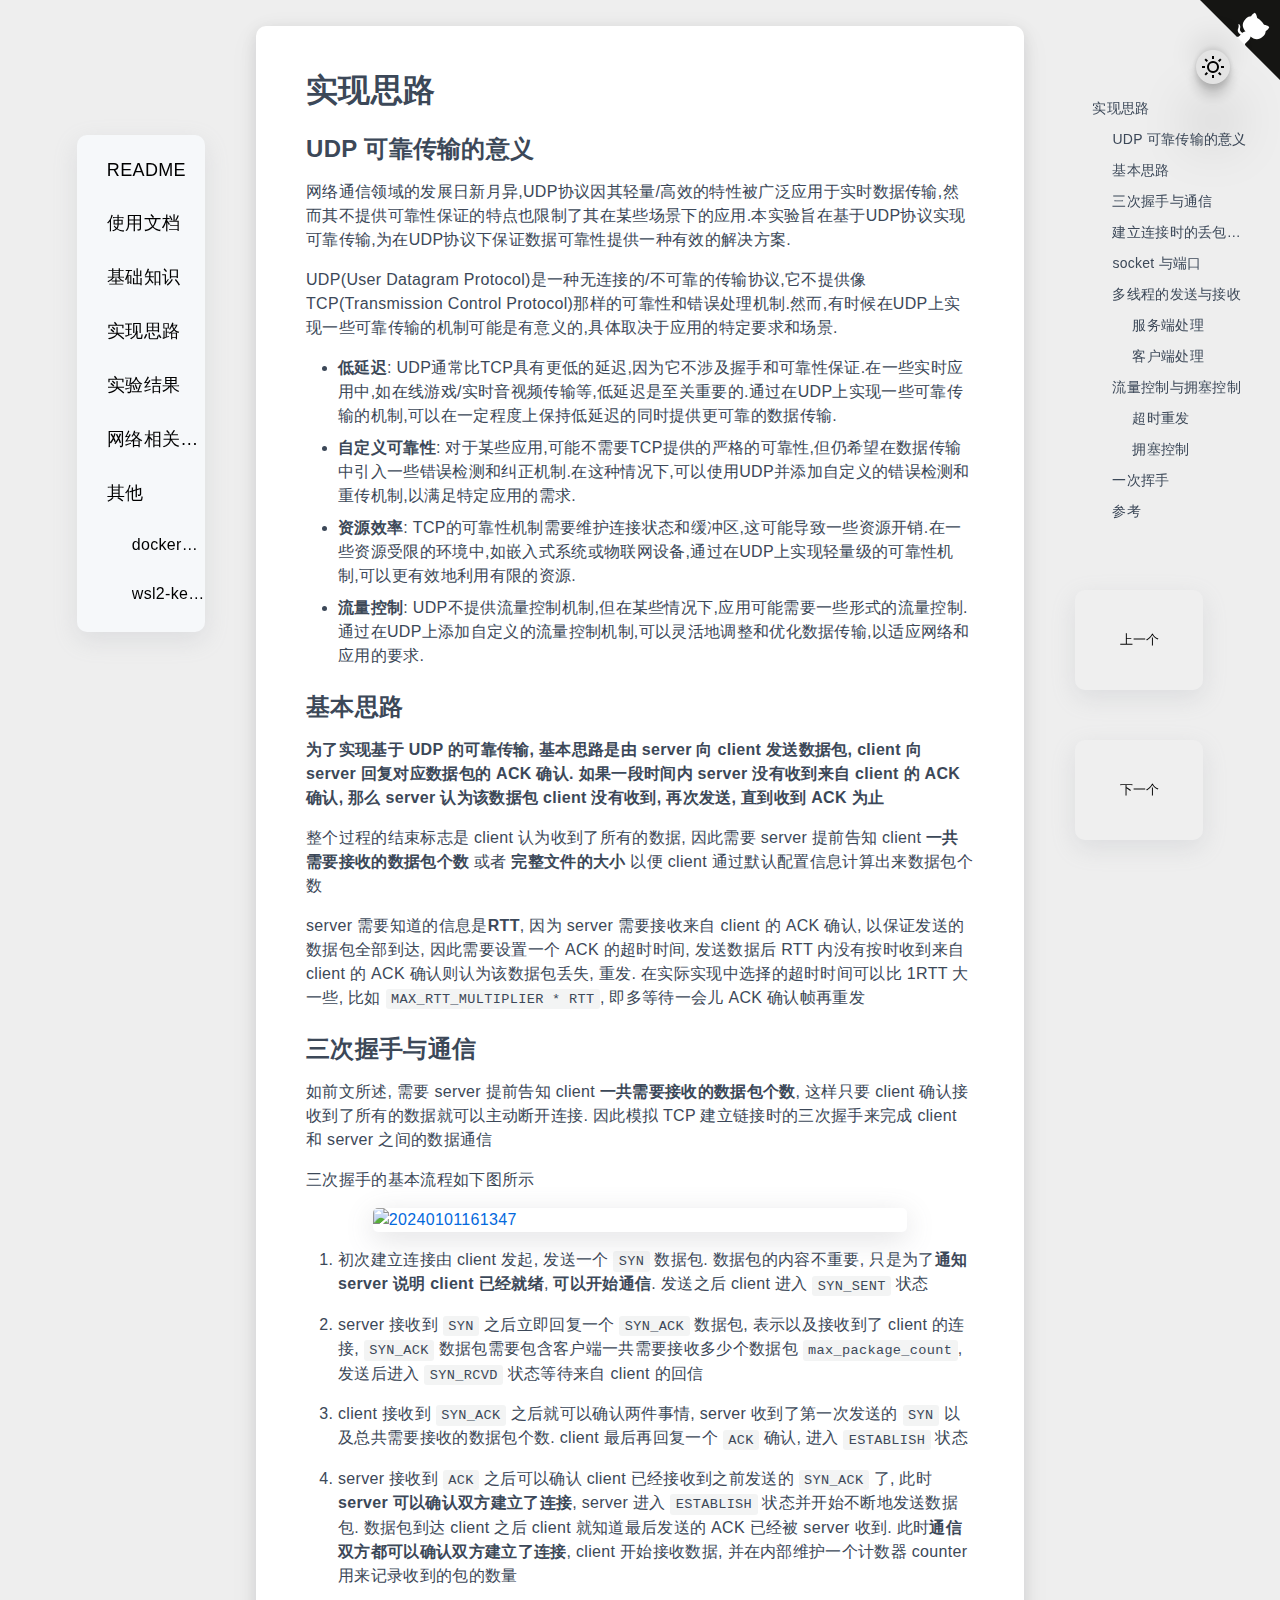
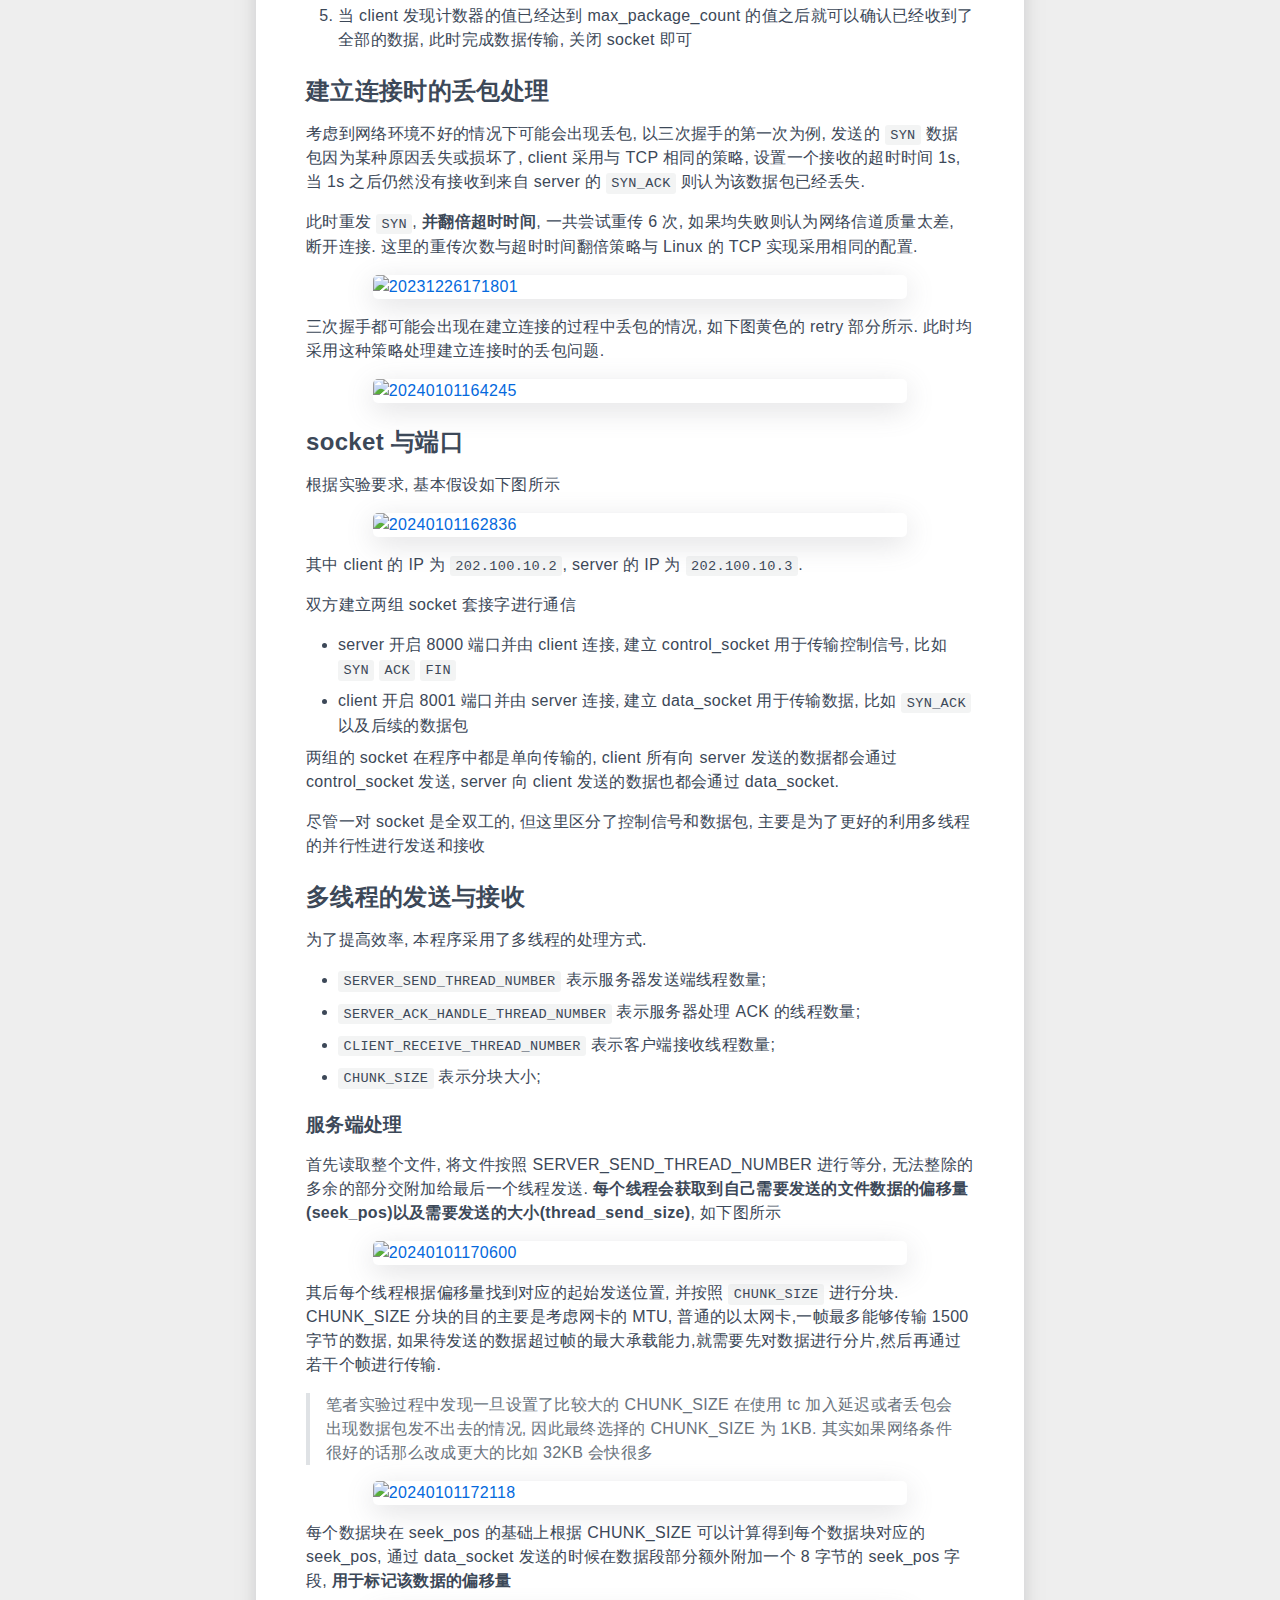
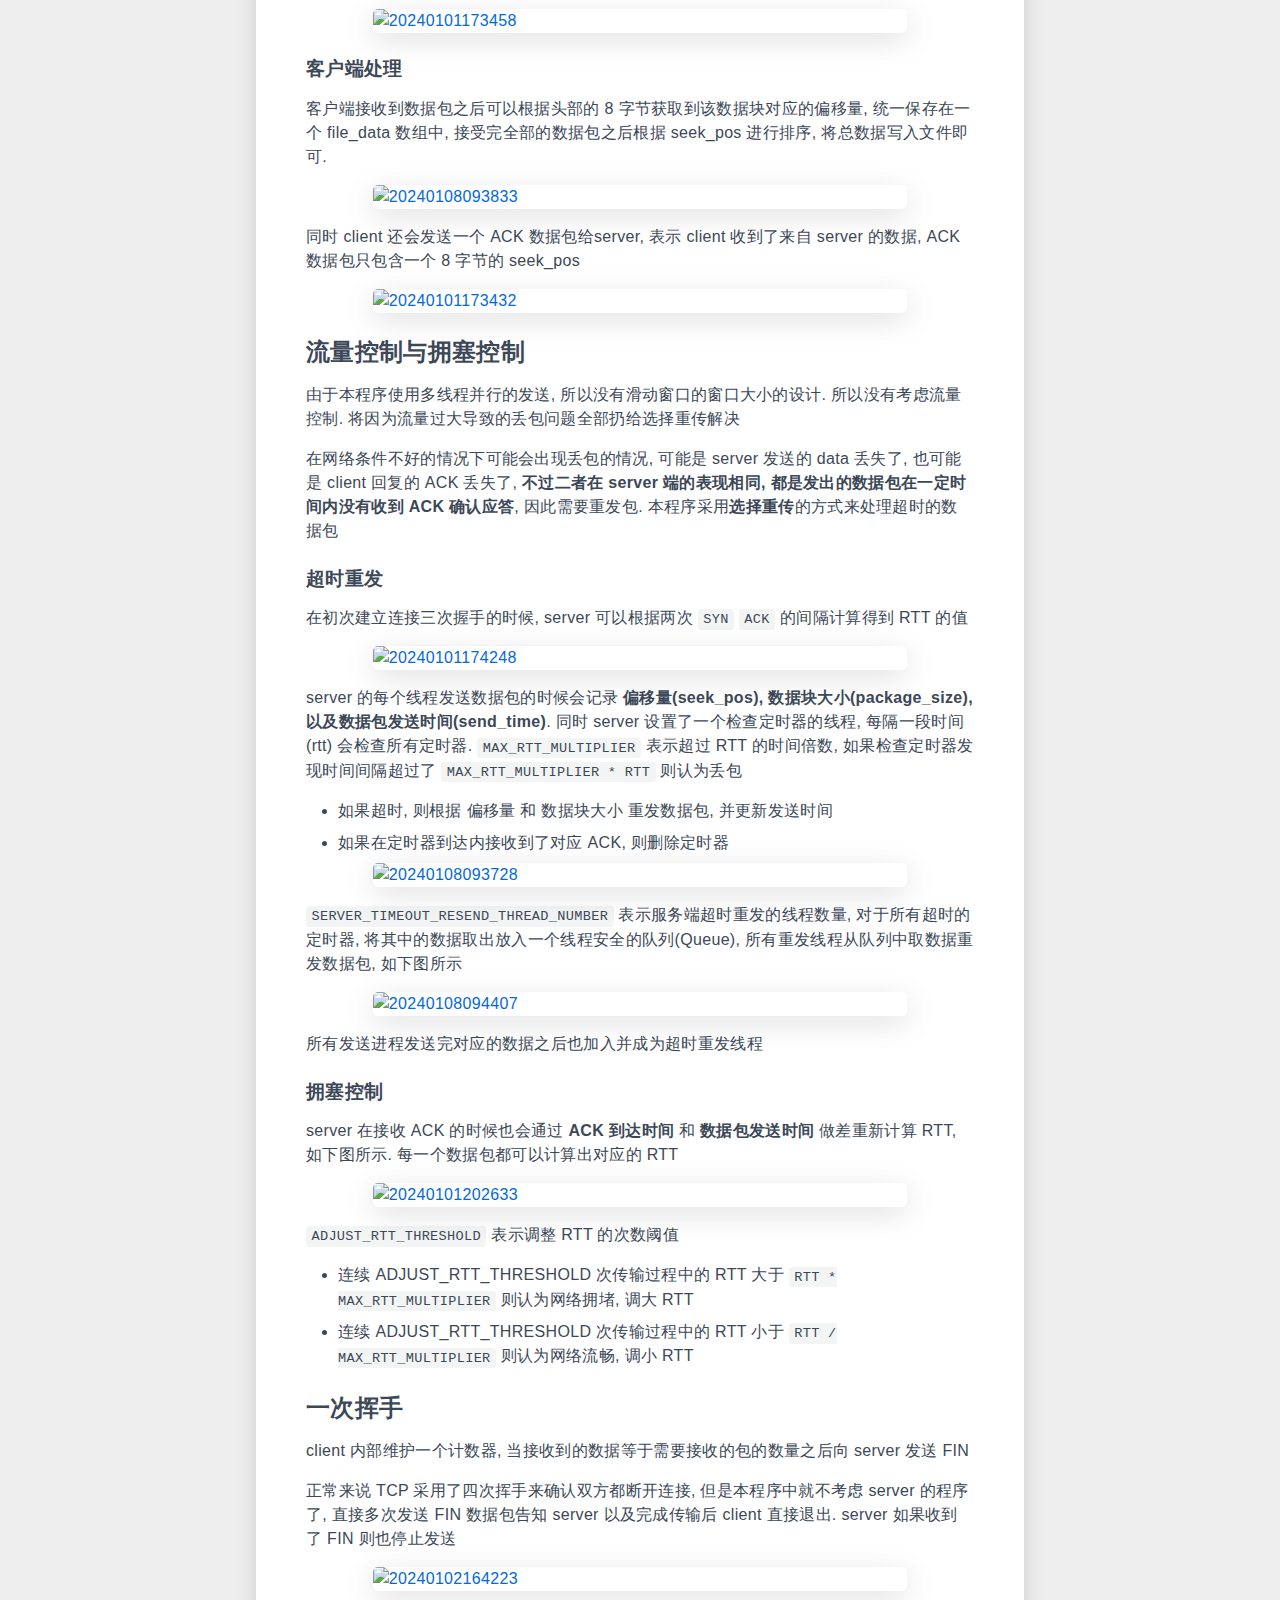
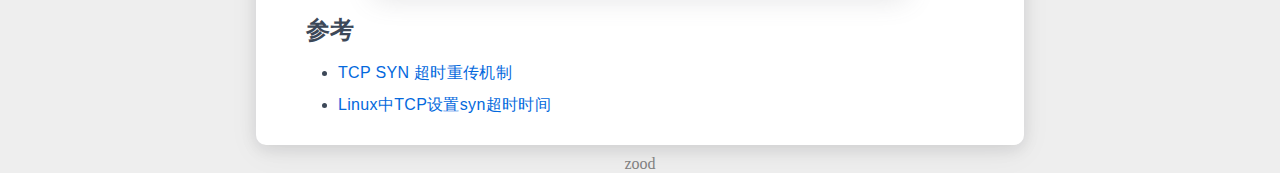
==== commit fb9ea6a4: "[docs] : add graph and update doc" ====
--- a/docs/articles/md-docs/实现思路/index.html
+++ b/docs/articles/md-docs/实现思路/index.html
@@ -15,7 +15,7 @@
 
 <body class="light">
     <a href="https://github.com/luzhixing12345/netlab" target="_blank" class="github-corner" aria-label="View source on GitHub"><svg width="80" height="80" viewBox="0 0 250 250" style="fill:#151513; color:#fff; position: absolute; top: 0; border: 0; right: 0;" aria-hidden="true"><path d="M0,0 L115,115 L130,115 L142,142 L250,250 L250,0 Z"></path><path d="M128.3,109.0 C113.8,99.7 119.0,89.6 119.0,89.6 C122.0,82.7 120.5,78.6 120.5,78.6 C119.2,72.0 123.4,76.3 123.4,76.3 C127.3,80.9 125.5,87.3 125.5,87.3 C122.9,97.6 130.6,101.9 134.4,103.2" fill="currentColor" style="transform-origin: 130px 106px;" class="octo-arm"></path><path d="M115.0,115.0 C114.9,115.1 118.7,116.5 119.8,115.4 L133.7,101.6 C136.9,99.2 139.9,98.4 142.2,98.6 C133.8,88.0 127.5,74.4 143.8,58.0 C148.5,53.4 154.0,51.2 159.7,51.0 C160.3,49.4 163.2,43.6 171.4,40.1 C171.4,40.1 176.1,42.5 178.8,56.2 C183.1,58.6 187.2,61.8 190.9,65.4 C194.5,69.0 197.7,73.2 200.1,77.6 C213.8,80.2 216.3,84.9 216.3,84.9 C212.7,93.1 206.9,96.0 205.4,96.6 C205.1,102.4 203.0,107.8 198.3,112.5 C181.9,128.9 168.3,122.5 157.7,114.1 C157.9,116.9 156.7,120.9 152.7,124.9 L141.0,136.5 C139.8,137.7 141.6,141.9 141.8,141.8 Z" fill="currentColor" class="octo-body"></path></svg></a><style>.github-corner:hover .octo-arm{animation:octocat-wave 560ms ease-in-out}@keyframes octocat-wave{0%,100%{transform:rotate(0)}20%,60%{transform:rotate(-25deg)}40%,80%{transform:rotate(10deg)}}@media (max-width:500px){.github-corner:hover .octo-arm{animation:none}.github-corner .octo-arm{animation:octocat-wave 560ms ease-in-out}}</style>
-    <div class="header-navigator"><ul><li><a href="#h1-0">实现思路</a><ul><li><a href="#h2-1">三次握手与通信</a></li></ul><ul><li><a href="#h2-2">建立连接时的丢包处理</a></li></ul><ul><li><a href="#h2-3">socket 与端口</a></li></ul><ul><li><a href="#h2-4">多线程的发送与接收</a><ul><li><a href="#h3-5">服务端处理</a></li></ul><ul><li><a href="#h3-6">客户端处理</a></li></ul></li></ul><ul><li><a href="#h2-7">流量控制与拥塞控制</a><ul><li><a href="#h3-8">超时重发</a></li></ul><ul><li><a href="#h3-9">拥塞控制</a></li></ul></li></ul><ul><li><a href="#h2-10">一次挥手</a></li></ul><ul><li><a href="#h2-11">参考</a></li></ul></li></ul></div><div class='markdown-body'><h1 id="h1-0">实现思路</h1><p><b>为了实现基于 UDP 的可靠传输, 基本思路是由 server 向 client 发送数据包, client 向 server 回复对应数据包的 ACK 确认. 如果一段时间内 server 没有收到来自 client 的 ACK 确认, 那么 server 认为该数据包 client 没有收到, 再次发送, 直到收到 ACK 为止</b></p><p>整个过程的结束标志是 client 认为收到了所有的数据, 因此需要 server 提前告知 client <b>一共需要接收的数据包个数</b> 或者 <b>完整文件的大小</b> 以便 client 通过默认配置信息计算出来数据包个数</p><p>server 需要知道的信息是<b>RTT</b>, 因为 server 需要接收来自 client 的 ACK 确认, 以保证发送的数据包全部到达, 因此需要设置一个 ACK 的超时时间, 发送数据后 RTT 内没有按时收到来自 client 的 ACK 确认则认为该数据包丢失, 重发. 在实际实现中选择的超时时间可以比 1RTT 大一些, 比如 <code>MAX_RTT_MULTIPLIER * RTT</code>, 即多等待一会儿 ACK 确认帧再重发</p><h2 id="h2-1">三次握手与通信</h2><p>如前文所述, 需要 server 提前告知 client <b>一共需要接收的数据包个数</b>, 这样只要 client 确认接收到了所有的数据就可以主动断开连接. 因此模拟 TCP 建立链接时的三次握手来完成 client 和 server 之间的数据通信</p><p>三次握手的基本流程如下图所示</p><p><a data-lightbox="example-1" href="https://raw.githubusercontent.com/learner-lu/picbed/master/20240101161347.png"><img src="https://raw.githubusercontent.com/learner-lu/picbed/master/20240101161347.png" alt="20240101161347"></a></p><ol start="1"><li>初次建立连接由 client 发起, 发送一个 <code>SYN</code> 数据包. 数据包的内容不重要, 只是为了<b>通知 server 说明 client 已经就绪</b>, <b>可以开始通信</b>. 发送之后 client 进入 <code>SYN_SENT</code> 状态</li></ol><ol start="2"><li>server 接收到 <code>SYN</code> 之后立即回复一个 <code>SYN_ACK</code> 数据包, 表示以及接收到了 client 的连接, <code>SYN_ACK</code> 数据包需要包含客户端一共需要接收多少个数据包 <code>max_package_count</code>, 发送后进入 <code>SYN_RCVD</code> 状态等待来自 client 的回信</li></ol><ol start="3"><li>client 接收到 <code>SYN_ACK</code> 之后就可以确认两件事情, server 收到了第一次发送的 <code>SYN</code> 以及总共需要接收的数据包个数. client 最后再回复一个 <code>ACK</code> 确认, 进入 <code>ESTABLISH</code> 状态</li></ol><ol start="4"><li>server 接收到 <code>ACK</code> 之后可以确认 client 已经接收到之前发送的 <code>SYN_ACK</code> 了, 此时 <b>server 可以确认双方建立了连接</b>, server 进入 <code>ESTABLISH</code> 状态并开始不断地发送数据包. 数据包到达 client 之后 client 就知道最后发送的 ACK 已经被 server 收到. 此时<b>通信双方都可以确认双方建立了连接</b>, client 开始接收数据, 并在内部维护一个计数器 counter 用来记录收到的包的数量</li></ol><ol start="5"><li>当 client 发现计数器的值已经达到 max_package_count 的值之后就可以确认已经收到了全部的数据, 此时完成数据传输, 关闭 socket 即可</li></ol><h2 id="h2-2">建立连接时的丢包处理</h2><p>考虑到网络环境不好的情况下可能会出现丢包, 以三次握手的第一次为例, 发送的 <code>SYN</code> 数据包因为某种原因丢失或损坏了, client 采用与 TCP 相同的策略, 设置一个接收的超时时间 1s, 当 1s 之后仍然没有接收到来自 server 的 <code>SYN_ACK</code> 则认为该数据包已经丢失.</p><p>此时重发 <code>SYN</code>, <b>并翻倍超时时间</b>, 一共尝试重传 6 次, 如果均失败则认为网络信道质量太差, 断开连接. 这里的重传次数与超时时间翻倍策略与 Linux 的 TCP 实现采用相同的配置.</p><p><a data-lightbox="example-1" href="https://raw.githubusercontent.com/learner-lu/picbed/master/20231226171801.png"><img src="https://raw.githubusercontent.com/learner-lu/picbed/master/20231226171801.png" alt="20231226171801"></a></p><p>三次握手都可能会出现在建立连接的过程中丢包的情况, 如下图黄色的 retry 部分所示. 此时均采用这种策略处理建立连接时的丢包问题.</p><p><a data-lightbox="example-1" href="https://raw.githubusercontent.com/learner-lu/picbed/master/20240101164245.png"><img src="https://raw.githubusercontent.com/learner-lu/picbed/master/20240101164245.png" alt="20240101164245"></a></p><h2 id="h2-3">socket 与端口</h2><p>根据实验要求, 基本假设如下图所示</p><p><a data-lightbox="example-1" href="https://raw.githubusercontent.com/learner-lu/picbed/master/20240101162836.png"><img src="https://raw.githubusercontent.com/learner-lu/picbed/master/20240101162836.png" alt="20240101162836"></a></p><p>其中 client 的 IP 为 <code>202.100.10.2</code>, server 的 IP 为 <code>202.100.10.3</code>.</p><p>双方建立两组 socket 套接字进行通信</p><ul><li>server 开启 8000 端口并由 client 连接, 建立 control_socket 用于传输控制信号, 比如 <code>SYN</code> <code>ACK</code> <code>FIN</code></li></ul><ul><li>client 开启 8001 端口并由 server 连接, 建立 data_socket 用于传输数据, 比如 <code>SYN_ACK</code> 以及后续的数据包</li></ul><p>两组的 socket 在程序中都是单向传输的, client 所有向 server 发送的数据都会通过 control_socket 发送, server 向 client 发送的数据也都会通过 data_socket.</p><p>尽管一对 socket 是全双工的, 但这里区分了控制信号和数据包, 主要是为了更好的利用多线程的并行性进行发送和接收</p><h2 id="h2-4">多线程的发送与接收</h2><p>为了提高效率, 本程序采用了多线程的处理方式.</p><ul><li><code>SERVER_SEND_THREAD_NUMBER</code> 表示服务器发送端线程数量;</li></ul><ul><li><code>SERVER_ACK_HANDLE_THREAD_NUMBER</code> 表示服务器处理 ACK 的线程数量;</li></ul><ul><li><code>CLIENT_RECEIVE_THREAD_NUMBER</code> 表示客户端接收线程数量;</li></ul><ul><li><code>CHUNK_SIZE</code> 表示分块大小;</li></ul><h3 id="h3-5">服务端处理</h3><p>首先读取整个文件, 将文件按照 SERVER_SEND_THREAD_NUMBER 进行等分, 无法整除的多余的部分交附加给最后一个线程发送. <b>每个线程会获取到自己需要发送的文件数据的偏移量(seek_pos)以及需要发送的大小(thread_send_size)</b>, 如下图所示</p><p><a data-lightbox="example-1" href="https://raw.githubusercontent.com/learner-lu/picbed/master/20240101170600.png"><img src="https://raw.githubusercontent.com/learner-lu/picbed/master/20240101170600.png" alt="20240101170600"></a></p><p>其后每个线程根据偏移量找到对应的起始发送位置, 并按照 <code>CHUNK_SIZE</code> 进行分块. CHUNK_SIZE 分块的目的主要是考虑网卡的 MTU, 普通的以太网卡,一帧最多能够传输 1500 字节的数据, 如果待发送的数据超过帧的最大承载能力,就需要先对数据进行分片,然后再通过若干个帧进行传输.</p><blockquote><p>笔者实验过程中发现一旦设置了比较大的 CHUNK_SIZE 在使用 tc 加入延迟或者丢包会出现数据包发不出去的情况, 因此最终选择的 CHUNK_SIZE 为 1KB. 其实如果</p></blockquote><p><a data-lightbox="example-1" href="https://raw.githubusercontent.com/learner-lu/picbed/master/20240101172118.png"><img src="https://raw.githubusercontent.com/learner-lu/picbed/master/20240101172118.png" alt="20240101172118"></a></p><p>每个数据块在 seek_pos 的基础上根据 CHUNK_SIZE 可以计算得到每个数据块对应的 seek_pos, 通过 data_socket 发送的时候在数据段部分额外附加一个 8 字节的 seek_pos 字段, <b>用于标记该数据的偏移量</b></p><p><a data-lightbox="example-1" href="https://raw.githubusercontent.com/learner-lu/picbed/master/20240101173458.png"><img src="https://raw.githubusercontent.com/learner-lu/picbed/master/20240101173458.png" alt="20240101173458"></a></p><h3 id="h3-6">客户端处理</h3><p>客户端接收到数据包之后可以根据头部的 8 字节获取到该数据块对应的偏移量, 统一保存在一个 file_data 数组中, 接受完全部的数据包之后根据 seek_pos 进行排序, 将总数据写入文件即可.</p><p><a data-lightbox="example-1" href="https://raw.githubusercontent.com/learner-lu/picbed/master/20240101172441.png"><img src="https://raw.githubusercontent.com/learner-lu/picbed/master/20240101172441.png" alt="20240101172441"></a></p><p>同时 client 还会发送一个 ACK 数据包给server, 表示 client 收到了来自 server 的数据, ACK 数据包只包含一个 8 字节的 seek_pos</p><p><a data-lightbox="example-1" href="https://raw.githubusercontent.com/learner-lu/picbed/master/20240101173432.png"><img src="https://raw.githubusercontent.com/learner-lu/picbed/master/20240101173432.png" alt="20240101173432"></a></p><h2 id="h2-7">流量控制与拥塞控制</h2><p>由于本程序使用多线程并行的发送, 所以没有滑动窗口的窗口大小的设计. 所以没有考虑流量控制. 将因为流量过大导致的丢包问题全部扔给选择重传解决</p><p>在网络条件不好的情况下可能会出现丢包的情况, 可能是 server 发送的 data 丢失了, 也可能是 client 回复的 ACK 丢失了, <b>不过二者在 server 端的表现相同, 都是发出的数据包在一定时间内没有收到 ACK 确认应答</b>, 因此需要重发包. 本程序采用<b>选择重传</b>的方式来处理超时的数据包</p><h3 id="h3-8">超时重发</h3><p>在初次建立连接三次握手的时候, server 可以根据两次 <code>SYN</code> <code>ACK</code> 的间隔计算得到 RTT 的值</p><p><a data-lightbox="example-1" href="https://raw.githubusercontent.com/learner-lu/picbed/master/20240101174248.png"><img src="https://raw.githubusercontent.com/learner-lu/picbed/master/20240101174248.png" alt="20240101174248"></a></p><p>server 的每个线程发送数据包的时候会记录 <b>偏移量(seek_pos), 数据块大小(package_size), 以及数据包发送时间(send_time)</b>. 同时 server 设置了一个检查定时器的线程, 每隔一段时间 (rtt) 会检查所有定时器. <code>MAX_RTT_MULTIPLIER</code> 表示超过 RTT 的时间倍数, 如果检查定时器发现时间间隔超过了 <code>MAX_RTT_MULTIPLIER * RTT</code> 则认为丢包</p><ul><li>如果超时, 则根据 偏移量 和 数据块大小 重发数据包, 并更新发送时间</li></ul><ul><li>如果在定时器到达内接收到了对应 ACK, 则删除定时器</li></ul><p><code>SERVER_TIMEOUT_RESEND_THREAD_NUMBER</code> 表示服务端超时重发的线程数量, 对于所有超时的定时器, 将其中的数据取出放入一个线程安全的队列(Queue), 所有重发线程从队列中取数据重发数据包, 如下图所示</p><p><a data-lightbox="example-1" href="https://raw.githubusercontent.com/learner-lu/picbed/master/20240101203926.png"><img src="https://raw.githubusercontent.com/learner-lu/picbed/master/20240101203926.png" alt="20240101203926"></a></p><p>所有发送进程发送完对应的数据之后也加入并成为超时重发线程</p><h3 id="h3-9">拥塞控制</h3><p>server 在接收 ACK 的时候也会通过 <b>ACK 到达时间</b> 和 <b>数据包发送时间</b> 做差重新计算 RTT, 如下图所示. 每一个数据包都可以计算出对应的 RTT</p><p><a data-lightbox="example-1" href="https://raw.githubusercontent.com/learner-lu/picbed/master/20240101202633.png"><img src="https://raw.githubusercontent.com/learner-lu/picbed/master/20240101202633.png" alt="20240101202633"></a></p><p><code>ADJUST_RTT_THRESHOLD</code> 表示调整 RTT 的次数阈值</p><ul><li>连续 ADJUST_RTT_THRESHOLD 次传输过程中的 RTT 大于 <code>RTT * MAX_RTT_MULTIPLIER</code> 则认为网络拥堵, 调大 RTT</li></ul><ul><li>连续 ADJUST_RTT_THRESHOLD 次传输过程中的 RTT 小于 <code>RTT / MAX_RTT_MULTIPLIER</code> 则认为网络流畅, 调小 RTT</li></ul><h2 id="h2-10">一次挥手</h2><p>client 内部维护一个计数器, 当接收到的数据等于需要接收的包的数量之后向 server 发送 FIN</p><p>正常来说 TCP 采用了四次挥手来确认双方都断开连接, 但是本程序中就不考虑 server 的程序了, 直接多次发送 FIN 数据包告知 server 以及完成传输后 client 直接退出. server 如果收到了 FIN 则也停止发送</p><p><a data-lightbox="example-1" href="https://raw.githubusercontent.com/learner-lu/picbed/master/20240102164223.png"><img src="https://raw.githubusercontent.com/learner-lu/picbed/master/20240102164223.png" alt="20240102164223"></a></p><h2 id="h2-11">参考</h2><ul><li><a href="https://zhuanlan.zhihu.com/p/483856828" target="_blank">TCP SYN 超时重传机制</a></li></ul><ul><li><a href="https://www.jianshu.com/p/84edd4eecf20" target="_blank">Linux中TCP设置syn超时时间</a></li></ul></div>
+    <div class="header-navigator"><ul><li><a href="#h1-0">实现思路</a><ul><li><a href="#h2-1">UDP 可靠传输的意义</a></li></ul><ul><li><a href="#h2-2">基本思路</a></li></ul><ul><li><a href="#h2-3">三次握手与通信</a></li></ul><ul><li><a href="#h2-4">建立连接时的丢包处理</a></li></ul><ul><li><a href="#h2-5">socket 与端口</a></li></ul><ul><li><a href="#h2-6">多线程的发送与接收</a><ul><li><a href="#h3-7">服务端处理</a></li></ul><ul><li><a href="#h3-8">客户端处理</a></li></ul></li></ul><ul><li><a href="#h2-9">流量控制与拥塞控制</a><ul><li><a href="#h3-10">超时重发</a></li></ul><ul><li><a href="#h3-11">拥塞控制</a></li></ul></li></ul><ul><li><a href="#h2-12">一次挥手</a></li></ul><ul><li><a href="#h2-13">参考</a></li></ul></li></ul></div><div class='markdown-body'><h1 id="h1-0">实现思路</h1><h2 id="h2-1">UDP 可靠传输的意义</h2><p>网络通信领域的发展日新月异,UDP协议因其轻量/高效的特性被广泛应用于实时数据传输,然而其不提供可靠性保证的特点也限制了其在某些场景下的应用.本实验旨在基于UDP协议实现可靠传输,为在UDP协议下保证数据可靠性提供一种有效的解决方案.</p><p>UDP(User Datagram Protocol)是一种无连接的/不可靠的传输协议,它不提供像TCP(Transmission Control Protocol)那样的可靠性和错误处理机制.然而,有时候在UDP上实现一些可靠传输的机制可能是有意义的,具体取决于应用的特定要求和场景.</p><ul><li><b>低延迟</b>: UDP通常比TCP具有更低的延迟,因为它不涉及握手和可靠性保证.在一些实时应用中,如在线游戏/实时音视频传输等,低延迟是至关重要的.通过在UDP上实现一些可靠传输的机制,可以在一定程度上保持低延迟的同时提供更可靠的数据传输.</li></ul><ul><li><b>自定义可靠性</b>: 对于某些应用,可能不需要TCP提供的严格的可靠性,但仍希望在数据传输中引入一些错误检测和纠正机制.在这种情况下,可以使用UDP并添加自定义的错误检测和重传机制,以满足特定应用的需求.</li></ul><ul><li><b>资源效率</b>: TCP的可靠性机制需要维护连接状态和缓冲区,这可能导致一些资源开销.在一些资源受限的环境中,如嵌入式系统或物联网设备,通过在UDP上实现轻量级的可靠性机制,可以更有效地利用有限的资源.</li></ul><ul><li><b>流量控制</b>: UDP不提供流量控制机制,但在某些情况下,应用可能需要一些形式的流量控制.通过在UDP上添加自定义的流量控制机制,可以灵活地调整和优化数据传输,以适应网络和应用的要求.</li></ul><h2 id="h2-2">基本思路</h2><p><b>为了实现基于 UDP 的可靠传输, 基本思路是由 server 向 client 发送数据包, client 向 server 回复对应数据包的 ACK 确认. 如果一段时间内 server 没有收到来自 client 的 ACK 确认, 那么 server 认为该数据包 client 没有收到, 再次发送, 直到收到 ACK 为止</b></p><p>整个过程的结束标志是 client 认为收到了所有的数据, 因此需要 server 提前告知 client <b>一共需要接收的数据包个数</b> 或者 <b>完整文件的大小</b> 以便 client 通过默认配置信息计算出来数据包个数</p><p>server 需要知道的信息是<b>RTT</b>, 因为 server 需要接收来自 client 的 ACK 确认, 以保证发送的数据包全部到达, 因此需要设置一个 ACK 的超时时间, 发送数据后 RTT 内没有按时收到来自 client 的 ACK 确认则认为该数据包丢失, 重发. 在实际实现中选择的超时时间可以比 1RTT 大一些, 比如 <code>MAX_RTT_MULTIPLIER * RTT</code>, 即多等待一会儿 ACK 确认帧再重发</p><h2 id="h2-3">三次握手与通信</h2><p>如前文所述, 需要 server 提前告知 client <b>一共需要接收的数据包个数</b>, 这样只要 client 确认接收到了所有的数据就可以主动断开连接. 因此模拟 TCP 建立链接时的三次握手来完成 client 和 server 之间的数据通信</p><p>三次握手的基本流程如下图所示</p><p><a data-lightbox="example-1" href="https://raw.githubusercontent.com/learner-lu/picbed/master/20240101161347.png"><img src="https://raw.githubusercontent.com/learner-lu/picbed/master/20240101161347.png" alt="20240101161347"></a></p><ol start="1"><li>初次建立连接由 client 发起, 发送一个 <code>SYN</code> 数据包. 数据包的内容不重要, 只是为了<b>通知 server 说明 client 已经就绪</b>, <b>可以开始通信</b>. 发送之后 client 进入 <code>SYN_SENT</code> 状态</li></ol><ol start="2"><li>server 接收到 <code>SYN</code> 之后立即回复一个 <code>SYN_ACK</code> 数据包, 表示以及接收到了 client 的连接, <code>SYN_ACK</code> 数据包需要包含客户端一共需要接收多少个数据包 <code>max_package_count</code>, 发送后进入 <code>SYN_RCVD</code> 状态等待来自 client 的回信</li></ol><ol start="3"><li>client 接收到 <code>SYN_ACK</code> 之后就可以确认两件事情, server 收到了第一次发送的 <code>SYN</code> 以及总共需要接收的数据包个数. client 最后再回复一个 <code>ACK</code> 确认, 进入 <code>ESTABLISH</code> 状态</li></ol><ol start="4"><li>server 接收到 <code>ACK</code> 之后可以确认 client 已经接收到之前发送的 <code>SYN_ACK</code> 了, 此时 <b>server 可以确认双方建立了连接</b>, server 进入 <code>ESTABLISH</code> 状态并开始不断地发送数据包. 数据包到达 client 之后 client 就知道最后发送的 ACK 已经被 server 收到. 此时<b>通信双方都可以确认双方建立了连接</b>, client 开始接收数据, 并在内部维护一个计数器 counter 用来记录收到的包的数量</li></ol><ol start="5"><li>当 client 发现计数器的值已经达到 max_package_count 的值之后就可以确认已经收到了全部的数据, 此时完成数据传输, 关闭 socket 即可</li></ol><h2 id="h2-4">建立连接时的丢包处理</h2><p>考虑到网络环境不好的情况下可能会出现丢包, 以三次握手的第一次为例, 发送的 <code>SYN</code> 数据包因为某种原因丢失或损坏了, client 采用与 TCP 相同的策略, 设置一个接收的超时时间 1s, 当 1s 之后仍然没有接收到来自 server 的 <code>SYN_ACK</code> 则认为该数据包已经丢失.</p><p>此时重发 <code>SYN</code>, <b>并翻倍超时时间</b>, 一共尝试重传 6 次, 如果均失败则认为网络信道质量太差, 断开连接. 这里的重传次数与超时时间翻倍策略与 Linux 的 TCP 实现采用相同的配置.</p><p><a data-lightbox="example-1" href="https://raw.githubusercontent.com/learner-lu/picbed/master/20231226171801.png"><img src="https://raw.githubusercontent.com/learner-lu/picbed/master/20231226171801.png" alt="20231226171801"></a></p><p>三次握手都可能会出现在建立连接的过程中丢包的情况, 如下图黄色的 retry 部分所示. 此时均采用这种策略处理建立连接时的丢包问题.</p><p><a data-lightbox="example-1" href="https://raw.githubusercontent.com/learner-lu/picbed/master/20240101164245.png"><img src="https://raw.githubusercontent.com/learner-lu/picbed/master/20240101164245.png" alt="20240101164245"></a></p><h2 id="h2-5">socket 与端口</h2><p>根据实验要求, 基本假设如下图所示</p><p><a data-lightbox="example-1" href="https://raw.githubusercontent.com/learner-lu/picbed/master/20240101162836.png"><img src="https://raw.githubusercontent.com/learner-lu/picbed/master/20240101162836.png" alt="20240101162836"></a></p><p>其中 client 的 IP 为 <code>202.100.10.2</code>, server 的 IP 为 <code>202.100.10.3</code>.</p><p>双方建立两组 socket 套接字进行通信</p><ul><li>server 开启 8000 端口并由 client 连接, 建立 control_socket 用于传输控制信号, 比如 <code>SYN</code> <code>ACK</code> <code>FIN</code></li></ul><ul><li>client 开启 8001 端口并由 server 连接, 建立 data_socket 用于传输数据, 比如 <code>SYN_ACK</code> 以及后续的数据包</li></ul><p>两组的 socket 在程序中都是单向传输的, client 所有向 server 发送的数据都会通过 control_socket 发送, server 向 client 发送的数据也都会通过 data_socket.</p><p>尽管一对 socket 是全双工的, 但这里区分了控制信号和数据包, 主要是为了更好的利用多线程的并行性进行发送和接收</p><h2 id="h2-6">多线程的发送与接收</h2><p>为了提高效率, 本程序采用了多线程的处理方式.</p><ul><li><code>SERVER_SEND_THREAD_NUMBER</code> 表示服务器发送端线程数量;</li></ul><ul><li><code>SERVER_ACK_HANDLE_THREAD_NUMBER</code> 表示服务器处理 ACK 的线程数量;</li></ul><ul><li><code>CLIENT_RECEIVE_THREAD_NUMBER</code> 表示客户端接收线程数量;</li></ul><ul><li><code>CHUNK_SIZE</code> 表示分块大小;</li></ul><h3 id="h3-7">服务端处理</h3><p>首先读取整个文件, 将文件按照 SERVER_SEND_THREAD_NUMBER 进行等分, 无法整除的多余的部分交附加给最后一个线程发送. <b>每个线程会获取到自己需要发送的文件数据的偏移量(seek_pos)以及需要发送的大小(thread_send_size)</b>, 如下图所示</p><p><a data-lightbox="example-1" href="https://raw.githubusercontent.com/learner-lu/picbed/master/20240101170600.png"><img src="https://raw.githubusercontent.com/learner-lu/picbed/master/20240101170600.png" alt="20240101170600"></a></p><p>其后每个线程根据偏移量找到对应的起始发送位置, 并按照 <code>CHUNK_SIZE</code> 进行分块. CHUNK_SIZE 分块的目的主要是考虑网卡的 MTU, 普通的以太网卡,一帧最多能够传输 1500 字节的数据, 如果待发送的数据超过帧的最大承载能力,就需要先对数据进行分片,然后再通过若干个帧进行传输.</p><blockquote><p>笔者实验过程中发现一旦设置了比较大的 CHUNK_SIZE 在使用 tc 加入延迟或者丢包会出现数据包发不出去的情况, 因此最终选择的 CHUNK_SIZE 为 1KB. 其实如果网络条件很好的话那么改成更大的比如 32KB 会快很多</p></blockquote><p><a data-lightbox="example-1" href="https://raw.githubusercontent.com/learner-lu/picbed/master/20240101172118.png"><img src="https://raw.githubusercontent.com/learner-lu/picbed/master/20240101172118.png" alt="20240101172118"></a></p><p>每个数据块在 seek_pos 的基础上根据 CHUNK_SIZE 可以计算得到每个数据块对应的 seek_pos, 通过 data_socket 发送的时候在数据段部分额外附加一个 8 字节的 seek_pos 字段, <b>用于标记该数据的偏移量</b></p><p><a data-lightbox="example-1" href="https://raw.githubusercontent.com/learner-lu/picbed/master/20240101173458.png"><img src="https://raw.githubusercontent.com/learner-lu/picbed/master/20240101173458.png" alt="20240101173458"></a></p><h3 id="h3-8">客户端处理</h3><p>客户端接收到数据包之后可以根据头部的 8 字节获取到该数据块对应的偏移量, 统一保存在一个 file_data 数组中, 接受完全部的数据包之后根据 seek_pos 进行排序, 将总数据写入文件即可.</p><p><a data-lightbox="example-1" href="https://raw.githubusercontent.com/learner-lu/picbed/master/20240108093833.png"><img src="https://raw.githubusercontent.com/learner-lu/picbed/master/20240108093833.png" alt="20240108093833"></a></p><p>同时 client 还会发送一个 ACK 数据包给server, 表示 client 收到了来自 server 的数据, ACK 数据包只包含一个 8 字节的 seek_pos</p><p><a data-lightbox="example-1" href="https://raw.githubusercontent.com/learner-lu/picbed/master/20240101173432.png"><img src="https://raw.githubusercontent.com/learner-lu/picbed/master/20240101173432.png" alt="20240101173432"></a></p><h2 id="h2-9">流量控制与拥塞控制</h2><p>由于本程序使用多线程并行的发送, 所以没有滑动窗口的窗口大小的设计. 所以没有考虑流量控制. 将因为流量过大导致的丢包问题全部扔给选择重传解决</p><p>在网络条件不好的情况下可能会出现丢包的情况, 可能是 server 发送的 data 丢失了, 也可能是 client 回复的 ACK 丢失了, <b>不过二者在 server 端的表现相同, 都是发出的数据包在一定时间内没有收到 ACK 确认应答</b>, 因此需要重发包. 本程序采用<b>选择重传</b>的方式来处理超时的数据包</p><h3 id="h3-10">超时重发</h3><p>在初次建立连接三次握手的时候, server 可以根据两次 <code>SYN</code> <code>ACK</code> 的间隔计算得到 RTT 的值</p><p><a data-lightbox="example-1" href="https://raw.githubusercontent.com/learner-lu/picbed/master/20240101174248.png"><img src="https://raw.githubusercontent.com/learner-lu/picbed/master/20240101174248.png" alt="20240101174248"></a></p><p>server 的每个线程发送数据包的时候会记录 <b>偏移量(seek_pos), 数据块大小(package_size), 以及数据包发送时间(send_time)</b>. 同时 server 设置了一个检查定时器的线程, 每隔一段时间 (rtt) 会检查所有定时器. <code>MAX_RTT_MULTIPLIER</code> 表示超过 RTT 的时间倍数, 如果检查定时器发现时间间隔超过了 <code>MAX_RTT_MULTIPLIER * RTT</code> 则认为丢包</p><ul><li>如果超时, 则根据 偏移量 和 数据块大小 重发数据包, 并更新发送时间</li></ul><ul><li>如果在定时器到达内接收到了对应 ACK, 则删除定时器</li></ul><p><a data-lightbox="example-1" href="https://raw.githubusercontent.com/learner-lu/picbed/master/20240108093728.png"><img src="https://raw.githubusercontent.com/learner-lu/picbed/master/20240108093728.png" alt="20240108093728"></a></p><p><code>SERVER_TIMEOUT_RESEND_THREAD_NUMBER</code> 表示服务端超时重发的线程数量, 对于所有超时的定时器, 将其中的数据取出放入一个线程安全的队列(Queue), 所有重发线程从队列中取数据重发数据包, 如下图所示</p><p><a data-lightbox="example-1" href="https://raw.githubusercontent.com/learner-lu/picbed/master/20240108094407.png"><img src="https://raw.githubusercontent.com/learner-lu/picbed/master/20240108094407.png" alt="20240108094407"></a></p><p>所有发送进程发送完对应的数据之后也加入并成为超时重发线程</p><h3 id="h3-11">拥塞控制</h3><p>server 在接收 ACK 的时候也会通过 <b>ACK 到达时间</b> 和 <b>数据包发送时间</b> 做差重新计算 RTT, 如下图所示. 每一个数据包都可以计算出对应的 RTT</p><p><a data-lightbox="example-1" href="https://raw.githubusercontent.com/learner-lu/picbed/master/20240101202633.png"><img src="https://raw.githubusercontent.com/learner-lu/picbed/master/20240101202633.png" alt="20240101202633"></a></p><p><code>ADJUST_RTT_THRESHOLD</code> 表示调整 RTT 的次数阈值</p><ul><li>连续 ADJUST_RTT_THRESHOLD 次传输过程中的 RTT 大于 <code>RTT * MAX_RTT_MULTIPLIER</code> 则认为网络拥堵, 调大 RTT</li></ul><ul><li>连续 ADJUST_RTT_THRESHOLD 次传输过程中的 RTT 小于 <code>RTT / MAX_RTT_MULTIPLIER</code> 则认为网络流畅, 调小 RTT</li></ul><h2 id="h2-12">一次挥手</h2><p>client 内部维护一个计数器, 当接收到的数据等于需要接收的包的数量之后向 server 发送 FIN</p><p>正常来说 TCP 采用了四次挥手来确认双方都断开连接, 但是本程序中就不考虑 server 的程序了, 直接多次发送 FIN 数据包告知 server 以及完成传输后 client 直接退出. server 如果收到了 FIN 则也停止发送</p><p><a data-lightbox="example-1" href="https://raw.githubusercontent.com/learner-lu/picbed/master/20240102164223.png"><img src="https://raw.githubusercontent.com/learner-lu/picbed/master/20240102164223.png" alt="20240102164223"></a></p><h2 id="h2-13">参考</h2><ul><li><a href="https://zhuanlan.zhihu.com/p/483856828" target="_blank">TCP SYN 超时重传机制</a></li></ul><ul><li><a href="https://www.jianshu.com/p/84edd4eecf20" target="_blank">Linux中TCP设置syn超时时间</a></li></ul></div>
     <div class="dir-tree"><ul><li><a href="../../md-docs/README" >README</a></li></ul><ul><li><a href="../../md-docs/使用文档" >使用文档</a></li></ul><ul><li><a href="../../md-docs/基础知识" >基础知识</a></li></ul><ul><li><a href="../../md-docs/实现思路" >实现思路</a></li></ul><ul><li><a href="../../md-docs/实验结果" >实验结果</a></li></ul><ul><li><a href="../../md-docs/网络相关工具的使用" >网络相关工具的使用</a></li></ul><ul><li><a href="../../其他/docker构建" >其他</a><ul><li><a href="../../其他/docker构建" >docker构建</a></li></ul><ul><li><a href="../../其他/wsl2-kernel" >wsl2-kernel</a></li></ul></li></ul></div>
     <div class="zood"><a class="" href="https://github.com/luzhixing12345/zood" target="_blank">zood</a></div>
     <script type="text/javascript" src="../../../js/next_front.js"></script><script>addLink("../../md-docs/基础知识","../../md-docs/实验结果","ab")</script><script type="text/javascript" src="../../../js/change_mode.js"></script><script>addChangeModeButton("../../../img/sun.png","../../../img/moon.png")</script><script type="text/javascript" src="../../../js/copy_code.js"></script><script>addCodeCopy("../../../img/before_copy.png","../../../img/after_copy.png")</script><script type="text/javascript" src="../../../js/navigator.js"></script><script type="text/javascript" src="../../../js/picture_preview.js"></script><script type="text/javascript" src="../../../js/global_js_configuration.js"></script>
